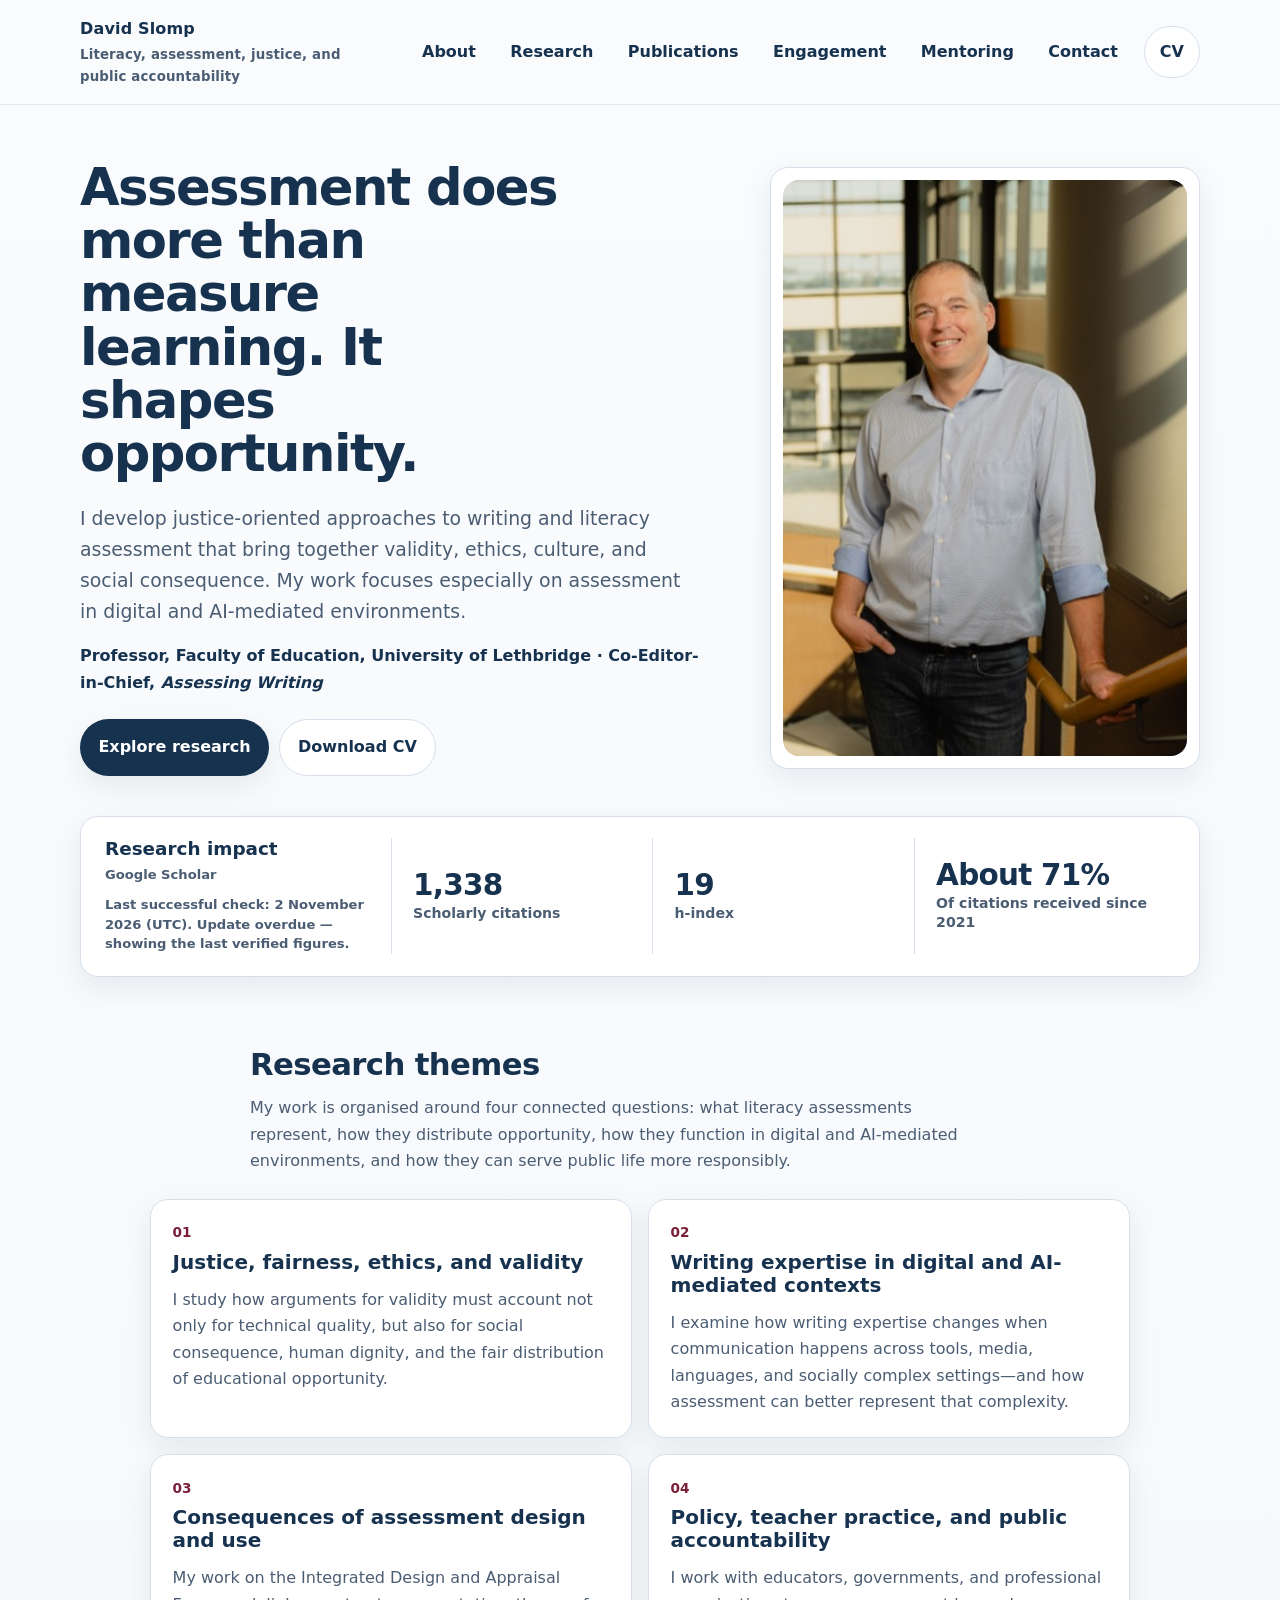
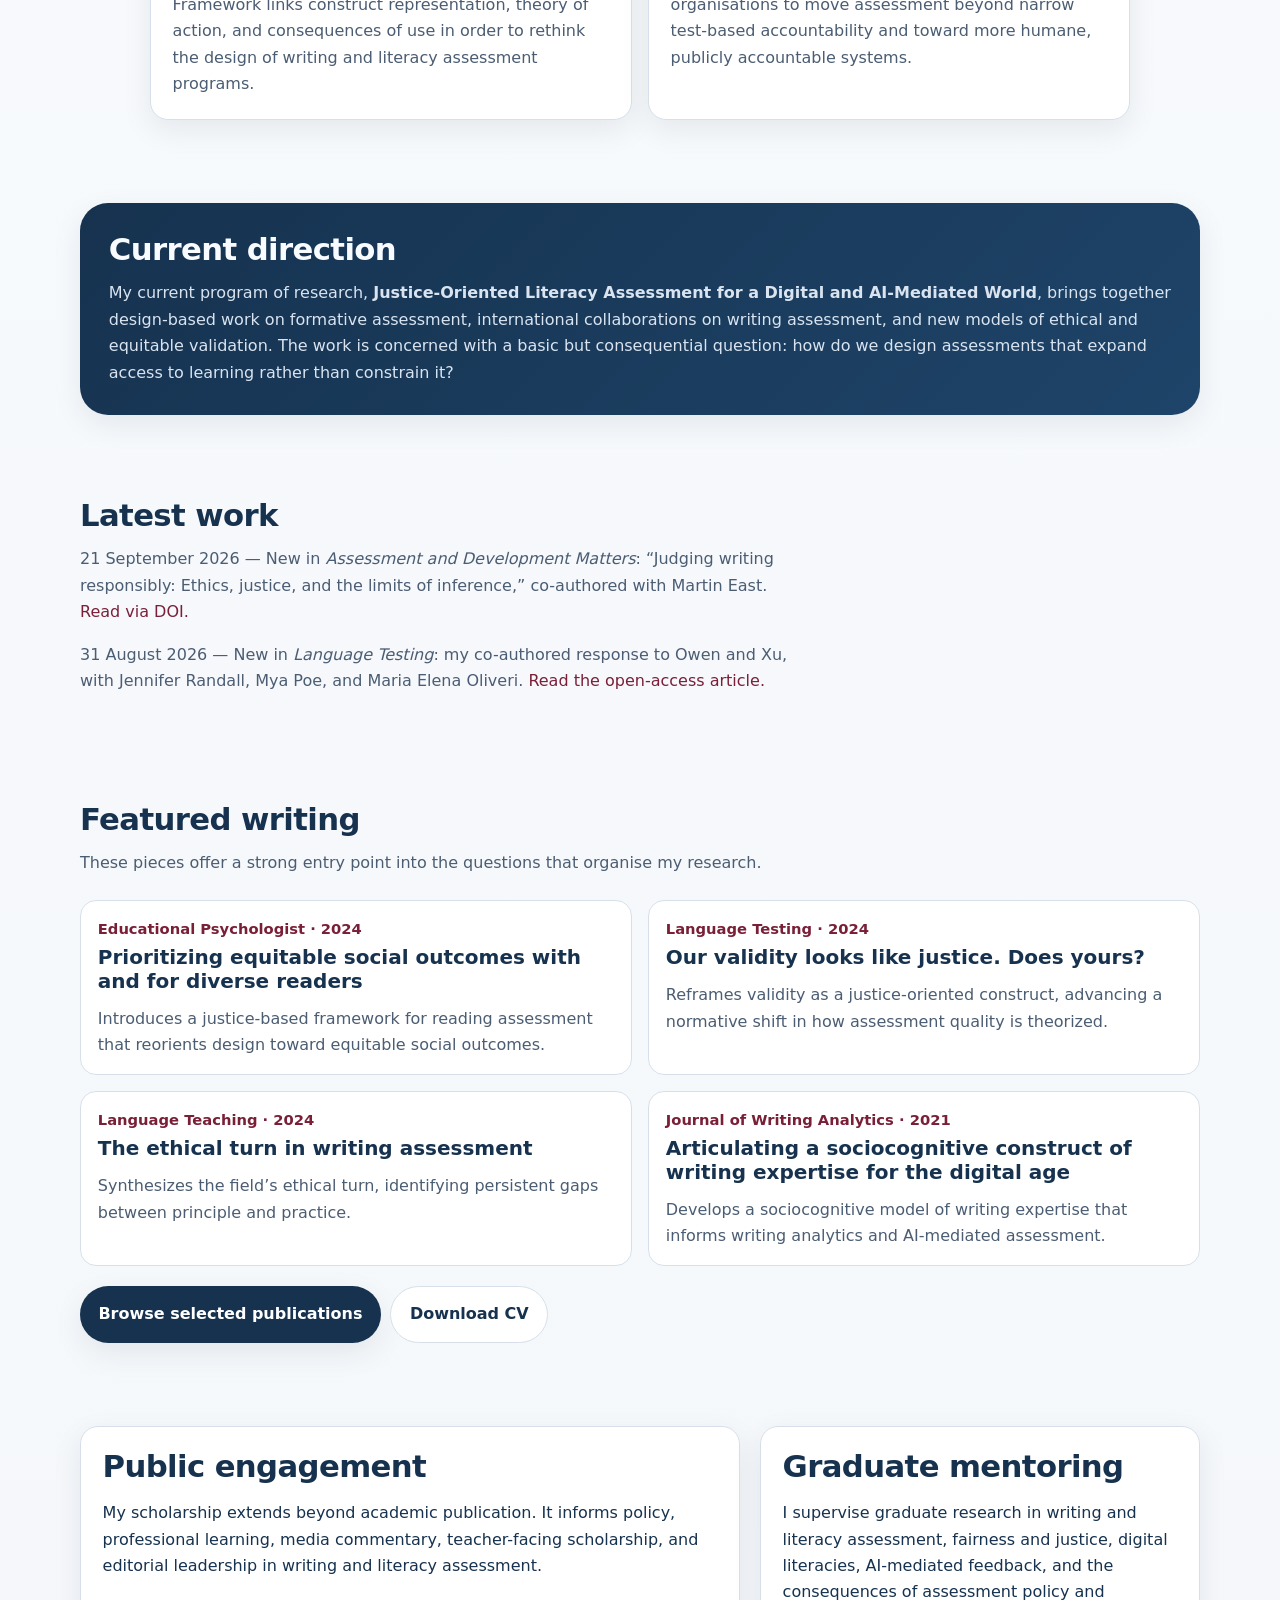
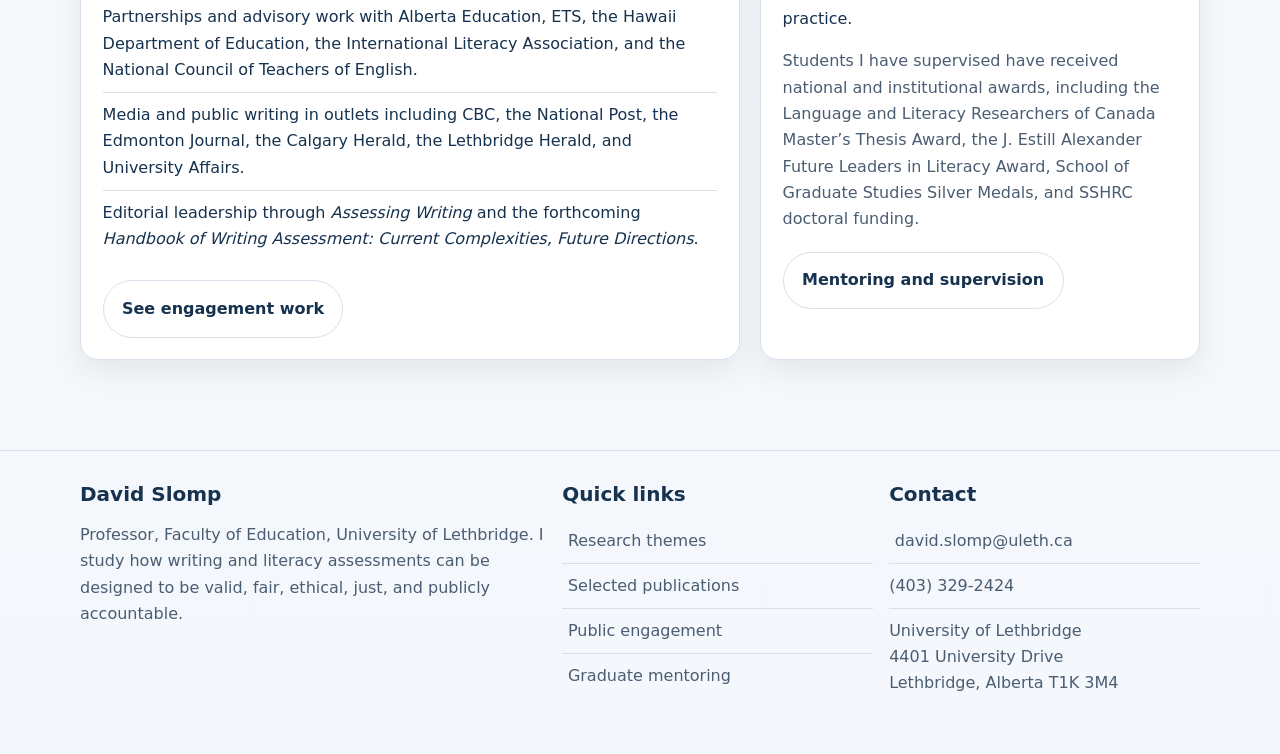
==== index.html @ de593114 "Refresh verified Google Scholar metrics" ====
<!DOCTYPE html>
<html lang="en">
<head>
  <meta charset="utf-8">
  <meta name="viewport" content="width=device-width, initial-scale=1">
  <title>David Slomp | Literacy, assessment, justice, and public accountability</title>
  <meta name="description" content="David Slomp develops justice-oriented approaches to writing and literacy assessment, with a focus on validity, social consequence, and AI-mediated contexts.">
  <link rel="icon" href="assets/favicon.svg" type="image/svg+xml">
  <link rel="stylesheet" href="css/styles.css?v=20261026-scholar">
  <!-- Google tag (gtag.js) -->
<script async src="https://www.googletagmanager.com/gtag/js?id=G-P6X5NRJZLX"></script>
<script>
  window.dataLayer = window.dataLayer || [];
  function gtag(){dataLayer.push(arguments);}
  gtag('js', new Date());

  gtag('config', 'G-P6X5NRJZLX');
</script>

</head>
<body data-page="home">
<a class="skip-link" href="#main">Skip to main content</a>

<header class="site-header">
  <div class="container header-inner">
    <a class="brand" href="index.html" aria-label="Home">
      <span>David Slomp</span>
      <small>Literacy, assessment, justice, and public accountability</small>
    </a>

    <button class="nav-toggle" aria-controls="site-nav" aria-expanded="false">Menu</button>

    <nav id="site-nav" class="site-nav" aria-label="Main navigation">
      <ul>
        <li><a href="about.html" data-page="about">About</a></li>
        <li><a href="research.html" data-page="research">Research</a></li>
        <li><a href="publications.html" data-page="publications">Publications</a></li>
        <li><a href="engagement.html" data-page="engagement">Engagement</a></li>
        <li><a href="mentoring.html" data-page="mentoring">Mentoring</a></li>
        <li><a href="contact.html" data-page="contact">Contact</a></li>
        <li class="nav-cta"><a class="btn secondary" href="downloads/David_Slomp_CV_2026.pdf">CV</a></li>
      </ul>
    </nav>
  </div>
</header>

<main id="main">

  <section class="hero">
    <div class="container">
      <div class="hero-main">
        <div class="hero-copy">
          <div class="hero-header">
            <h1>Assessment does more than measure learning. It shapes opportunity.</h1>
          </div>

          <p class="lead">
            I develop justice-oriented approaches to writing and literacy assessment that bring together validity, ethics, culture, and social consequence. My work focuses especially on assessment in digital and AI-mediated environments.
          </p>

          <p class="hero-role">
            Professor, Faculty of Education, University of Lethbridge <span aria-hidden="true">·</span> Co-Editor-in-Chief, <em>Assessing Writing</em>
          </p>

          <div class="hero-actions">
            <div class="hero-actions-main">
              <a class="btn" href="research.html">Explore research</a>
              <a class="btn secondary" href="downloads/David_Slomp_CV_2026.pdf">Download CV</a>
            </div>
          </div>
        </div>

        <div class="hero-portrait panel">
          <img
            src="assets/images/david-slomp-hero-1600.jpg"
            srcset="assets/images/david-slomp-hero-800.jpg 800w, assets/images/david-slomp-hero-1600.jpg 1600w"
            sizes="(max-width: 760px) calc(100vw - 3.5rem), 430px"
            alt="David Slomp, Turcotte Hall"
            class="feature-image"
            decoding="async"
            fetchpriority="high"
          >
        </div>
      </div>

    </div>
  </section>

  <!-- BEGIN SCHOLAR METRICS -->
  <section class="evidence-section" aria-labelledby="research-impact-title">
    <div class="container evidence-strip">
      <div class="evidence-intro">
        <h2 id="research-impact-title">Research impact</h2>
        <a href="https://scholar.google.com/citations?hl=en&amp;user=jtLduoQAAAAJ" target="_blank" rel="noopener noreferrer">Google Scholar</a>
        <p class="scholar-status" data-scholar-checked-at="2026-11-02T17:04:29Z">Last successful check: 2 November 2026 (UTC). Weekly schedule; figures may change.</p>
      </div>

      <dl class="evidence-grid">
        <div class="evidence-item">
          <dt>Scholarly citations</dt>
          <dd>1,338</dd>
        </div>
        <div class="evidence-item">
          <dt>h-index</dt>
          <dd>19</dd>
        </div>
        <div class="evidence-item">
          <dt>Of citations received since 2021</dt>
          <dd>About 71%</dd>
        </div>
      </dl>
    </div>
  </section>
  <!-- END SCHOLAR METRICS -->

  <section class="section home-themes-section" aria-labelledby="research-themes-title">
    <div class="container">
      <div class="section-header home-themes-header">
        <h2 id="research-themes-title">Research themes</h2>
        <p>My work is organised around four connected questions: what literacy assessments represent, how they distribute opportunity, how they function in digital and AI-mediated environments, and how they can serve public life more responsibly.</p>
      </div>

      <div class="grid grid-2 home-theme-grid">
        <article class="card">
          <span class="eyebrow">01</span>
          <h3>Justice, fairness, ethics, and validity</h3>
          <p>I study how arguments for validity must account not only for technical quality, but also for social consequence, human dignity, and the fair distribution of educational opportunity.</p>
        </article>

        <article class="card">
          <span class="eyebrow">02</span>
          <h3>Writing expertise in digital and AI-mediated contexts</h3>
          <p>I examine how writing expertise changes when communication happens across tools, media, languages, and socially complex settings—and how assessment can better represent that complexity.</p>
        </article>

        <article class="card">
          <span class="eyebrow">03</span>
          <h3>Consequences of assessment design and use</h3>
          <p>My work on the Integrated Design and Appraisal Framework links construct representation, theory of action, and consequences of use in order to rethink the design of writing and literacy assessment programs.</p>
        </article>

        <article class="card">
          <span class="eyebrow">04</span>
          <h3>Policy, teacher practice, and public accountability</h3>
          <p>I work with educators, governments, and professional organisations to move assessment beyond narrow test-based accountability and toward more humane, publicly accountable systems.</p>
        </article>
      </div>
    </div>
  </section>

  <section class="section">
    <div class="container feature-band">
      <h2>Current direction</h2>
      <p>My current program of research, <strong>Justice-Oriented Literacy Assessment for a Digital and AI-Mediated World</strong>, brings together design-based work on formative assessment, international collaborations on writing assessment, and new models of ethical and equitable validation. The work is concerned with a basic but consequential question: how do we design assessments that expand access to learning rather than constrain it?</p>
    </div>
  </section>

  <section class="section">
    <div class="container">
      <div class="section-header">
        <h2 id="latest-work-title">Latest work</h2>
        <p><time datetime="2026-09-21">21 September 2026</time> — New in <em>Assessment and Development Matters</em>: “Judging writing responsibly: Ethics, justice, and the limits of inference,” co-authored with Martin East. <a href="https://doi.org/10.53841/bpsadm.2026.18.3.48" target="_blank" rel="noopener noreferrer">Read via DOI.</a></p>
        <p><time datetime="2026-08-31">31 August 2026</time> — New in <em>Language Testing</em>: my co-authored response to Owen and Xu, with Jennifer Randall, Mya Poe, and Maria Elena Oliveri. <a href="https://doi.org/10.1177/02655322261468288" target="_blank" rel="noopener noreferrer">Read the open-access article.</a></p>
      </div>
    </div>
  </section>

  <section class="section">
    <div class="container">
      <div class="section-header">
        <h2>Featured writing</h2>
        <p>These pieces offer a strong entry point into the questions that organise my research.</p>
      </div>

      <div class="grid grid-2">
        <article class="publication">
          <div class="pub-meta">Educational Psychologist · 2024</div>
          <h3>Prioritizing equitable social outcomes with and for diverse readers</h3>
          <p>Introduces a justice-based framework for reading assessment that reorients design toward equitable social outcomes.</p>
        </article>

        <article class="publication">
          <div class="pub-meta">Language Testing · 2024</div>
          <h3>Our validity looks like justice. Does yours?</h3>
          <p>Reframes validity as a justice-oriented construct, advancing a normative shift in how assessment quality is theorized.</p>
        </article>

        <article class="publication">
          <div class="pub-meta">Language Teaching · 2024</div>
          <h3>The ethical turn in writing assessment</h3>
          <p>Synthesizes the field’s ethical turn, identifying persistent gaps between principle and practice.</p>
        </article>

        <article class="publication">
          <div class="pub-meta">Journal of Writing Analytics · 2021</div>
          <h3>Articulating a sociocognitive construct of writing expertise for the digital age</h3>
          <p>Develops a sociocognitive model of writing expertise that informs writing analytics and AI-mediated assessment.</p>
        </article>
      </div>

      <div class="cta-row">
        <a class="btn" href="publications.html">Browse selected publications</a>
        <a class="btn secondary" href="downloads/David_Slomp_CV_2026.pdf">Download CV</a>
      </div>
    </div>
  </section>

  <section class="section">
    <div class="container columns">
      <div class="panel">
        <h2>Public engagement</h2>
        <p>My scholarship extends beyond academic publication. It informs policy, professional learning, media commentary, teacher-facing scholarship, and editorial leadership in writing and literacy assessment.</p>
        <ul class="list-clean">
          <li>Partnerships and advisory work with Alberta Education, ETS, the Hawaii Department of Education, the International Literacy Association, and the National Council of Teachers of English.</li>
          <li>Media and public writing in outlets including CBC, the National Post, the Edmonton Journal, the Calgary Herald, the Lethbridge Herald, and University Affairs.</li>
          <li>Editorial leadership through <em>Assessing Writing</em> and the forthcoming <em>Handbook of Writing Assessment: Current Complexities, Future Directions</em>.</li>
        </ul>
        <div class="cta-row">
          <a class="btn secondary" href="engagement.html">See engagement work</a>
        </div>
      </div>

      <div class="panel">
        <h2>Graduate mentoring</h2>
        <p>I supervise graduate research in writing and literacy assessment, fairness and justice, digital literacies, AI-mediated feedback, and the consequences of assessment policy and practice.</p>
        <p class="subtle">Students I have supervised have received national and institutional awards, including the Language and Literacy Researchers of Canada Master’s Thesis Award, the J. Estill Alexander Future Leaders in Literacy Award, School of Graduate Studies Silver Medals, and SSHRC doctoral funding.</p>
        <div class="cta-row">
          <a class="btn secondary" href="mentoring.html">Mentoring and supervision</a>
        </div>
      </div>
    </div>
  </section>

</main>

<footer class="site-footer">
  <div class="container footer-grid">
    <div>
      <h3>David Slomp</h3>
      <p>Professor, Faculty of Education, University of Lethbridge. I study how writing and literacy assessments can be designed to be valid, fair, ethical, just, and publicly accountable.</p>
    </div>

    <div>
      <h3>Quick links</h3>
      <ul class="list-clean">
        <li><a href="research.html">Research themes</a></li>
        <li><a href="publications.html">Selected publications</a></li>
        <li><a href="engagement.html">Public engagement</a></li>
        <li><a href="mentoring.html">Graduate mentoring</a></li>
      </ul>
    </div>

    <div>
      <h3>Contact</h3>
      <ul class="list-clean">
        <li><a href="mailto:david.slomp@uleth.ca">david.slomp@uleth.ca</a></li>
        <li>(403) 329-2424</li>
        <li>University of Lethbridge<br>4401 University Drive<br>Lethbridge, Alberta T1K 3M4</li>
      </ul>
    </div>
  </div>
</footer>

<script src="js/site.js"></script>
<script src="js/scholar-status.js?v=20261026" defer></script>
</body>
</html>
---- css/styles.css ----
:root{
  --bg:#f6f8fb;
  --surface:#ffffff;
  --surface-alt:#eef3f9;
  --text:#16324f;
  --muted:#4b5d73;
  --line:#d7e0ea;
  --accent:#7a1f38;
  --accent-soft:#f5e8ee;
  --shadow:0 10px 30px rgba(16,35,56,.08);
  --radius:18px;
  --max:1120px;
}

*{box-sizing:border-box}

html{scroll-behavior:smooth}

body{
  margin:0;
  font-family:ui-sans-serif, system-ui, -apple-system, BlinkMacSystemFont, "Segoe UI", sans-serif;
  color:var(--text);
  background:linear-gradient(180deg,#f9fbfd 0%, #f4f7fb 100%);
  line-height:1.65;
}

img{max-width:100%;display:block}

a{color:var(--accent);text-decoration:none}
a:hover{text-decoration:underline}

.skip-link{
  position:absolute;
  left:-9999px;
  top:auto;
  width:1px;
  height:1px;
  overflow:hidden;
}

.skip-link:focus{
  left:1rem;
  top:1rem;
  width:auto;
  height:auto;
  padding:.75rem 1rem;
  background:#fff;
  border:2px solid var(--accent);
  z-index:10000;
}

.container{
  width:min(var(--max), calc(100% - 2rem));
  margin:0 auto;
}

.site-header{
  position:sticky;
  top:0;
  z-index:1000;
  backdrop-filter:blur(12px);
  background:rgba(249,251,253,.92);
  border-bottom:1px solid rgba(215,224,234,.7);
}

.header-inner{
  display:flex;
  align-items:center;
  justify-content:space-between;
  gap:1rem;
  padding:1rem 0;
}

.brand{
  display:flex;
  flex-direction:column;
  gap:.1rem;
  color:var(--text);
  font-weight:700;
  letter-spacing:.01em;
}

.brand small{
  color:var(--muted);
  font-weight:600;
}

.nav-toggle{
  display:none;
  background:#fff;
  border:1px solid var(--line);
  border-radius:10px;
  padding:.65rem .85rem;
  color:var(--text);
  font-weight:700;
}

.site-nav ul{
  display:flex;
  align-items:center;
  gap:.25rem;
  list-style:none;
  padding:0;
  margin:0;
}

.site-nav a{
  display:inline-flex;
  align-items:center;
  padding:.75rem .95rem;
  border-radius:999px;
  color:var(--text);
  font-weight:600;
}

.site-nav a:hover,
.site-nav a.active{
  background:#fff;
  box-shadow:var(--shadow);
  text-decoration:none;
}

.nav-cta{margin-left:.4rem}

.btn,
button.btn{
  display:inline-flex;
  align-items:center;
  justify-content:center;
  gap:.5rem;
  background:var(--text);
  color:#fff;
  border:0;
  border-radius:999px;
  padding:.9rem 1.15rem;
  font-weight:700;
  box-shadow:var(--shadow);
  cursor:pointer;
  text-decoration:none;
}

.btn:hover{
  text-decoration:none;
  opacity:.95;
}

.btn.secondary{
  background:#fff;
  color:var(--text);
  border:1px solid var(--line);
  box-shadow:none;
}

.btn.tertiary{
  background:var(--accent-soft);
  color:var(--accent);
  box-shadow:none;
}

.kicker{
  display:inline-block;
  padding:.35rem .75rem;
  border-radius:999px;
  background:var(--accent-soft);
  color:var(--accent);
  font-size:.85rem;
  font-weight:700;
  letter-spacing:.02em;
  margin-bottom:1rem;
}

h1,h2,h3,h4{
  line-height:1.16;
  margin:0 0 .8rem;
}

h1{
  font-size:clamp(2.2rem,4vw,4.3rem);
  letter-spacing:-.03em;
}

h2{
  font-size:clamp(1.7rem,2.4vw,2.7rem);
  letter-spacing:-.02em;
}

h3{font-size:1.25rem}

.lead{
  font-size:1.15rem;
  color:var(--muted);
  max-width:65ch;
}

.subtle{color:var(--muted)}

.section{
  width:100%;
  clear:both;
  padding:2.6rem 0;
}

.section-header{
  margin-bottom:1.5rem;
}

.section-header p{
  max-width:70ch;
  color:var(--muted);
  margin-top:.25rem;
}

.grid{
  display:grid;
  gap:1rem;
}

.grid-2{grid-template-columns:repeat(2,1fr)}
.grid-3{grid-template-columns:repeat(3,1fr)}
.grid-4{grid-template-columns:repeat(4,1fr)}

.card{
  background:var(--surface);
  border:1px solid var(--line);
  border-radius:var(--radius);
  padding:1.25rem;
  box-shadow:var(--shadow);
}

.card p{
  margin:.55rem 0 0;
  color:var(--muted);
}

.card ul{
  margin:.6rem 0 0 1.1rem;
}

.card li{
  margin:.3rem 0;
}

.card .eyebrow{
  display:block;
  color:var(--accent);
  font-weight:700;
  font-size:.85rem;
  margin-bottom:.45rem;
}

.card h4{
  margin:.35rem 0 .75rem;
  font-size:1.15rem;
  line-height:1.2;
}

.card p + p{
  margin-top:.75rem;
}

.card-meta{
  margin-top:.85rem;
  font-size:.9rem;
  color:#6b7280;
}

.card-meta a{
  color:inherit;
  text-decoration:underline;
}

.topic-links{
  display:flex;
  gap:.6rem;
  flex-wrap:wrap;
  margin-top:.9rem;
}

.pill{
  display:inline-flex;
  align-items:center;
  padding:.4rem .7rem;
  background:var(--surface-alt);
  border:1px solid var(--line);
  border-radius:999px;
  color:var(--text);
  font-weight:600;
  font-size:.9rem;
}

.panel{
  background:var(--surface);
  border:1px solid var(--line);
  border-radius:var(--radius);
  padding:1.35rem;
  box-shadow:var(--shadow);
}

.panel h3{margin-bottom:.6rem}

.stats{
  display:grid;
  grid-template-columns:repeat(2,1fr);
  gap:.75rem;
}

.stat{
  background:var(--surface);
  border:1px solid var(--line);
  border-radius:16px;
  padding:1rem;
}

.stat strong{
  display:block;
  font-size:1.4rem;
  line-height:1.1;
  margin-bottom:.3rem;
}

.stat span{
  display:block;
  color:var(--muted);
  font-weight:600;
  font-size:.95rem;
}

.feature-band{
  background:linear-gradient(135deg,#16324f 0%, #1e4469 100%);
  color:#f8fbff;
  border-radius:28px;
  padding:1.8rem;
  box-shadow:var(--shadow);
}

.feature-band p{
  color:#d9e4f0;
  margin:.6rem 0 0;
}

.feature-band a{color:#fff}

.publication{
  background:var(--surface);
  border:1px solid var(--line);
  border-radius:16px;
  padding:1rem 1.05rem;
}

.publication p{
  margin:.45rem 0 0;
  color:var(--muted);
}

.pub-meta{
  color:var(--accent);
  font-weight:700;
  font-size:.92rem;
  margin-bottom:.3rem;
}

.list-clean{
  list-style:none;
  padding:0;
  margin:0;
}

.list-clean li{
  padding:.55rem 0;
  border-top:1px solid var(--line);
}

.list-clean li:first-child{border-top:0}

.list-clean li a{
  margin-left:.35rem;
  white-space:nowrap;
}

.timeline{
  display:grid;
  gap:1rem;
}

.timeline-item{
  display:grid;
  grid-template-columns:150px 1fr;
  gap:1rem;
  padding:1rem 0;
  border-top:1px solid var(--line);
}

.timeline-item:first-child{
  border-top:0;
  padding-top:0;
}

.timeline-item .year{
  font-weight:700;
  color:var(--accent);
}

.callout{
  border-left:4px solid var(--accent);
  background:var(--accent-soft);
  padding:1rem 1rem 1rem 1.15rem;
  border-radius:0 16px 16px 0;
  color:var(--text);
}

.muted-box{
  background:var(--surface-alt);
  border:1px solid var(--line);
  border-radius:16px;
  padding:1rem;
}

.columns{
  display:grid;
  grid-template-columns:1.2fr .8fr;
  gap:1.25rem;
}

.site-footer{
  margin-top:3rem;
  padding:2rem 0 3rem;
  border-top:1px solid var(--line);
}

.footer-grid{
  display:grid;
  grid-template-columns:1.2fr .8fr .8fr;
  gap:1rem;
}

.site-footer p,
.site-footer li,
.site-footer a{
  color:var(--muted);
}

small.note{
  display:block;
  margin-top:1rem;
  color:var(--muted);
}

.page-hero{
  padding:4rem 0 1.25rem;
}

.page-hero .lead{
  max-width:75ch;
}

.cta-row{
  display:flex;
  gap:.6rem;
  flex-wrap:wrap;
  margin-top:1.2rem;
}

.cta-row .btn{
  white-space:nowrap;
}

table.simple{
  width:100%;
  border-collapse:collapse;
  margin-top:.75rem;
  background:var(--surface);
  border:1px solid var(--line);
  border-radius:16px;
  overflow:hidden;
}

table.simple th,
table.simple td{
  padding:1rem;
  border-bottom:1px solid var(--line);
  text-align:left;
  vertical-align:top;
}

table.simple tr:last-child td{border-bottom:0}

table.simple th{
  background:var(--surface-alt);
  font-size:.95rem;
}

hr.soft{
  border:0;
  border-top:1px solid var(--line);
  margin:2rem 0;
}

.subsection-block + .subsection-block{
  margin-top:2rem;
}

.subsection-heading{
  margin-bottom:1rem;
  font-size:1rem;
  letter-spacing:.02em;
}

.start-here-grid{
  display:grid;
  grid-template-columns:1.3fr 1fr;
  gap:2rem;
  align-items:start;
}

.start-here-grid .card-grid{
  display:grid;
  gap:1rem;
}

/* ===== HERO ===== */

.hero{
  padding:3.5rem 0 2.5rem;
}

.hero-header{
  margin-bottom:1.4rem;
}

.hero-header h1{
  margin-bottom:0;
  line-height:1.04;
  max-width:14ch;
}

.hero-main{
  display:grid;
  grid-template-columns:minmax(0, 1.35fr) minmax(320px, 430px);
  gap:3rem;
  align-items:center;
}

.hero-copy{
  max-width:720px;
}

.hero-copy p{
  margin:1rem 0 0;
}

.hero-copy .lead{
  max-width:51ch;
  font-size:1.18rem;
  margin:0;
}

.hero-role{
  max-width:58ch;
  color:var(--text);
  font-weight:650;
}

.hero-actions{
  display:flex;
  flex-direction:column;
  gap:.6rem;
  margin-top:1.4rem;
}

.hero-actions-main,
.hero-actions-secondary{
  display:flex;
  gap:.6rem;
  flex-wrap:wrap;
}

.hero-actions .btn{
  white-space:nowrap;
}

.hero-portrait{
  padding:.75rem;
  width:100%;
  justify-self:end;
}

.feature-image{
  width:100%;
  height:clamp(480px, 45vw, 640px);
  aspect-ratio:2 / 3;
  object-fit:cover;
  object-position:90% center;
  border-radius:16px;
  display:block;
}

.hero-grid{
  display:grid;
  grid-template-columns:minmax(0, 0.95fr) minmax(320px, 0.85fr);
  gap:1.75rem;
  align-items:start;
}

.about-intro-grid,
.mentoring-intro-grid{
  display:grid;
  grid-template-columns:1.05fr 0.95fr;
  gap:2rem;
  align-items:center;
}

.image-feature{
  margin:2rem 0 3rem;
}

.image-feature-inner{
  position:relative;
  border-radius:20px;
  overflow:hidden;
  box-shadow:var(--shadow);
}

.image-feature-inner img{
  width:100%;
  height:420px;
  object-fit:cover;
  display:block;
}

.image-caption{
  position:absolute;
  bottom:1rem;
  left:1rem;
  background:rgba(22, 50, 79, 0.85);
  color:#fff;
  padding:.5rem .8rem;
  border-radius:10px;
  font-size:.9rem;
}

.image-caption p{
  margin:0;
  color:#fff;
}

.home-theme-grid{
  display:grid;
  grid-template-columns:repeat(2, minmax(0, 1fr));
  gap:1rem;
  max-width:980px;
  margin:0 auto;
}

.home-themes-section{
  padding-top:2.2rem;
}

.home-themes-header{
  max-width:780px;
  margin:0 auto 1.5rem;
}

/* ===== HOMEPAGE EVIDENCE ===== */

.evidence-section{
  padding:0 0 2.2rem;
}

.evidence-strip{
  display:grid;
  grid-template-columns:minmax(170px, .75fr) minmax(0, 2.25fr);
  gap:1.5rem;
  align-items:stretch;
  padding:1.35rem 1.5rem;
  background:var(--surface);
  border:1px solid var(--line);
  border-radius:var(--radius);
  box-shadow:var(--shadow);
}

.evidence-intro{
  display:flex;
  flex-direction:column;
  justify-content:center;
}

.evidence-intro h2{
  margin:0 0 .25rem;
  font-size:1.15rem;
  letter-spacing:0;
}

.evidence-intro a{
  color:var(--muted);
  font-size:.82rem;
  font-weight:600;
}

.evidence-grid{
  display:grid;
  grid-template-columns:repeat(3, minmax(0, 1fr));
  gap:0;
  margin:0;
}

.evidence-item{
  display:flex;
  flex-direction:column;
  justify-content:center;
  padding:.25rem 1.35rem;
  border-left:1px solid var(--line);
}

.evidence-item dt{
  order:2;
  color:var(--muted);
  font-size:.88rem;
  font-weight:600;
  line-height:1.35;
}

.evidence-item dd{
  order:1;
  margin:0 0 .2rem;
  color:var(--text);
  font-size:clamp(1.55rem, 2.3vw, 2.15rem);
  font-weight:800;
  letter-spacing:-.025em;
  line-height:1.05;
}

.home-theme-grid .card{
  padding:1.35rem 1.35rem;
}

.about-image-panel{
  display:flex;
  flex-direction:column;
  gap:1rem;
  padding:1rem;
}

.about-image{
  width:100%;
  aspect-ratio:4 / 4.8;
  object-fit:cover;
  border-radius:16px;
}

.about-image-actions{
  display:flex;
  gap:.6rem;
  flex-wrap:wrap;
}

.mentoring-columns,
.mentoring-outcomes-columns{
  align-items:center;
}

.mentoring-image-panel,
.mentoring-outcomes-image-panel{
  padding:1rem;
  display:flex;
  align-items:center;
}

.mentoring-image,
.mentoring-outcomes-image{
  width:100%;
  aspect-ratio:4 / 3;
  object-fit:cover;
  border-radius:16px;
}

.mentoring-list li{
  padding:.9rem 0;
}

/* ===== FEATURED CARD ===== */

.card-feature{
  background:#173a63;
  color:#ffffff;
  border-color:#173a63;
}

.card-feature h3,
.card-feature p,
.card-feature .eyebrow{
  color:#ffffff;
}

/* ===== RESEARCH FRAMEWORK SECTION ===== */

.framework-group + .framework-group{
  margin-top:2.25rem;
}

.framework-label{
  margin:0 0 1rem;
  font-size:.82rem;
  font-weight:700;
  letter-spacing:.08em;
  text-transform:uppercase;
  color:var(--accent);
}

.framework-card,
.framework-feature{
  position:relative;
}

.framework-card-mid{
  background:#f7f8fa;
}

.card-icon{
  display:inline-flex;
  align-items:center;
  justify-content:center;
  width:2.5rem;
  height:2.5rem;
  margin-bottom:.85rem;
  border-radius:999px;
  font-size:1rem;
  line-height:1;
  color:var(--text);
  background:#eef2f6;
  border:1px solid var(--line);
}

.feature-icon{
  color:#ffffff;
  background:rgba(255, 255, 255, 0.14);
  border:1px solid rgba(255, 255, 255, 0.18);
}

.framework-card .eyebrow,
.framework-feature .eyebrow{
  display:block;
  margin-bottom:.7rem;
}

.framework-card h3,
.framework-feature h3{
  margin-bottom:.75rem;
  line-height:1.15;
}

.framework-card p,
.framework-feature p{
  margin:0;
}

.framework-feature{
  max-width:100%;
  padding:1.75rem;
  border-radius:22px;
}

.framework-group:last-child{
  margin-top:2.5rem;
}

.framework-group:last-child .framework-feature{
  max-width:760px;
}

.framework-card:hover,
.framework-feature:hover{
  transform:translateY(-2px);
  transition:transform .18s ease;
}
.framework-card-lead {
  background: linear-gradient(135deg, #173a63 0%, #1e4469 100%);
  color: #ffffff;
  border-color: #173a63;
}

.framework-card-lead h3,
.framework-card-lead p,
.framework-card-lead .eyebrow {
  color: #ffffff;
}

.framework-card-lead .card-icon {
  background: rgba(255,255,255,0.14);
  color: #ffffff;
  border: 1px solid rgba(255,255,255,0.18);
}

.framework-group:first-of-type .framework-card-lead {
  grid-column: span 2;
}

/* ===== RESPONSIVE ===== */

@media (max-width: 980px){
  .hero-grid,
  .columns,
  .footer-grid,
  .grid-4,
  .grid-3{
    grid-template-columns:1fr 1fr;
  }

  .grid-2{
    grid-template-columns:1fr;
  }

  .hero-main{
    grid-template-columns:1fr;
    gap:1.5rem;
  }

  .hero-copy .lead{
    max-width:none;
  }

  .hero-portrait{
    max-width:420px;
    justify-self:start;
  }

  .feature-image{
    height:auto;
    aspect-ratio:3 / 2;
    object-position:center;
  }

  .evidence-strip{
    grid-template-columns:1fr;
    gap:1rem;
  }

  .evidence-intro{
    flex-direction:row;
    align-items:baseline;
    justify-content:space-between;
    gap:1rem;
  }

  .evidence-item:first-child{
    border-left:0;
  }

  .mentoring-columns,
  .mentoring-outcomes-columns{
    grid-template-columns:1fr;
  }
}

@media (max-width: 900px){
  .start-here-grid{
    grid-template-columns:1fr;
  }

  .list-clean a{
    margin-left:.5rem;
    font-size:.9rem;
  }

  .framework-group + .framework-group{
    margin-top:1.75rem;
  }

  .framework-feature{
    max-width:100%;
    padding:1.4rem;
  }
}

@media (max-width: 760px){
  .hero{
    padding:2.25rem 0 2rem;
  }

  .hero-grid,
  .hero-main,
  .columns,
  .footer-grid,
  .grid-4,
  .grid-3,
  .stats{
    grid-template-columns:1fr;
  }

  .nav-toggle{
    display:inline-flex;
  }

  .site-nav{
    position:absolute;
    left:1rem;
    right:1rem;
    top:calc(100% + .5rem);
    background:#fff;
    border:1px solid var(--line);
    border-radius:18px;
    box-shadow:var(--shadow);
    padding:.5rem;
    display:none;
  }

  .site-nav.open{
    display:block;
  }

  .site-nav ul{
    flex-direction:column;
    align-items:stretch;
  }

  .site-nav a,
  .nav-cta{
    width:100%;
    justify-content:center;
  }

  .hero-copy .lead{
    font-size:1.05rem;
  }

  .hero-portrait{
    max-width:100%;
  }

  .evidence-section{
    padding-bottom:1.5rem;
  }

  .evidence-strip{
    padding:1.15rem;
  }

  .evidence-intro{
    display:block;
  }

  .evidence-grid{
    grid-template-columns:1fr;
  }

  .evidence-item,
  .evidence-item:first-child{
    padding:.85rem 0;
    border-left:0;
    border-top:1px solid var(--line);
  }

  .timeline-item{
    grid-template-columns:1fr;
  }

  .framework-label{
    margin-bottom:.8rem;
  }

  .card-icon{
    width:2.25rem;
    height:2.25rem;
    margin-bottom:.7rem;
  }
}


/* A dated snapshot remains useful even when the weekly provider is unavailable. */
.scholar-status{
  margin:.6rem 0 0;
  max-width:38ch;
  color:var(--muted);
  font-size:.82rem;
  line-height:1.5;
}
.scholar-status[data-refresh-state="overdue"]{
  font-weight:600;
}
@media (min-width: 761px) and (max-width: 980px){
  .evidence-intro{flex-wrap:wrap;}
  .evidence-intro .scholar-status{flex-basis:100%;max-width:none;margin-top:0;}
}
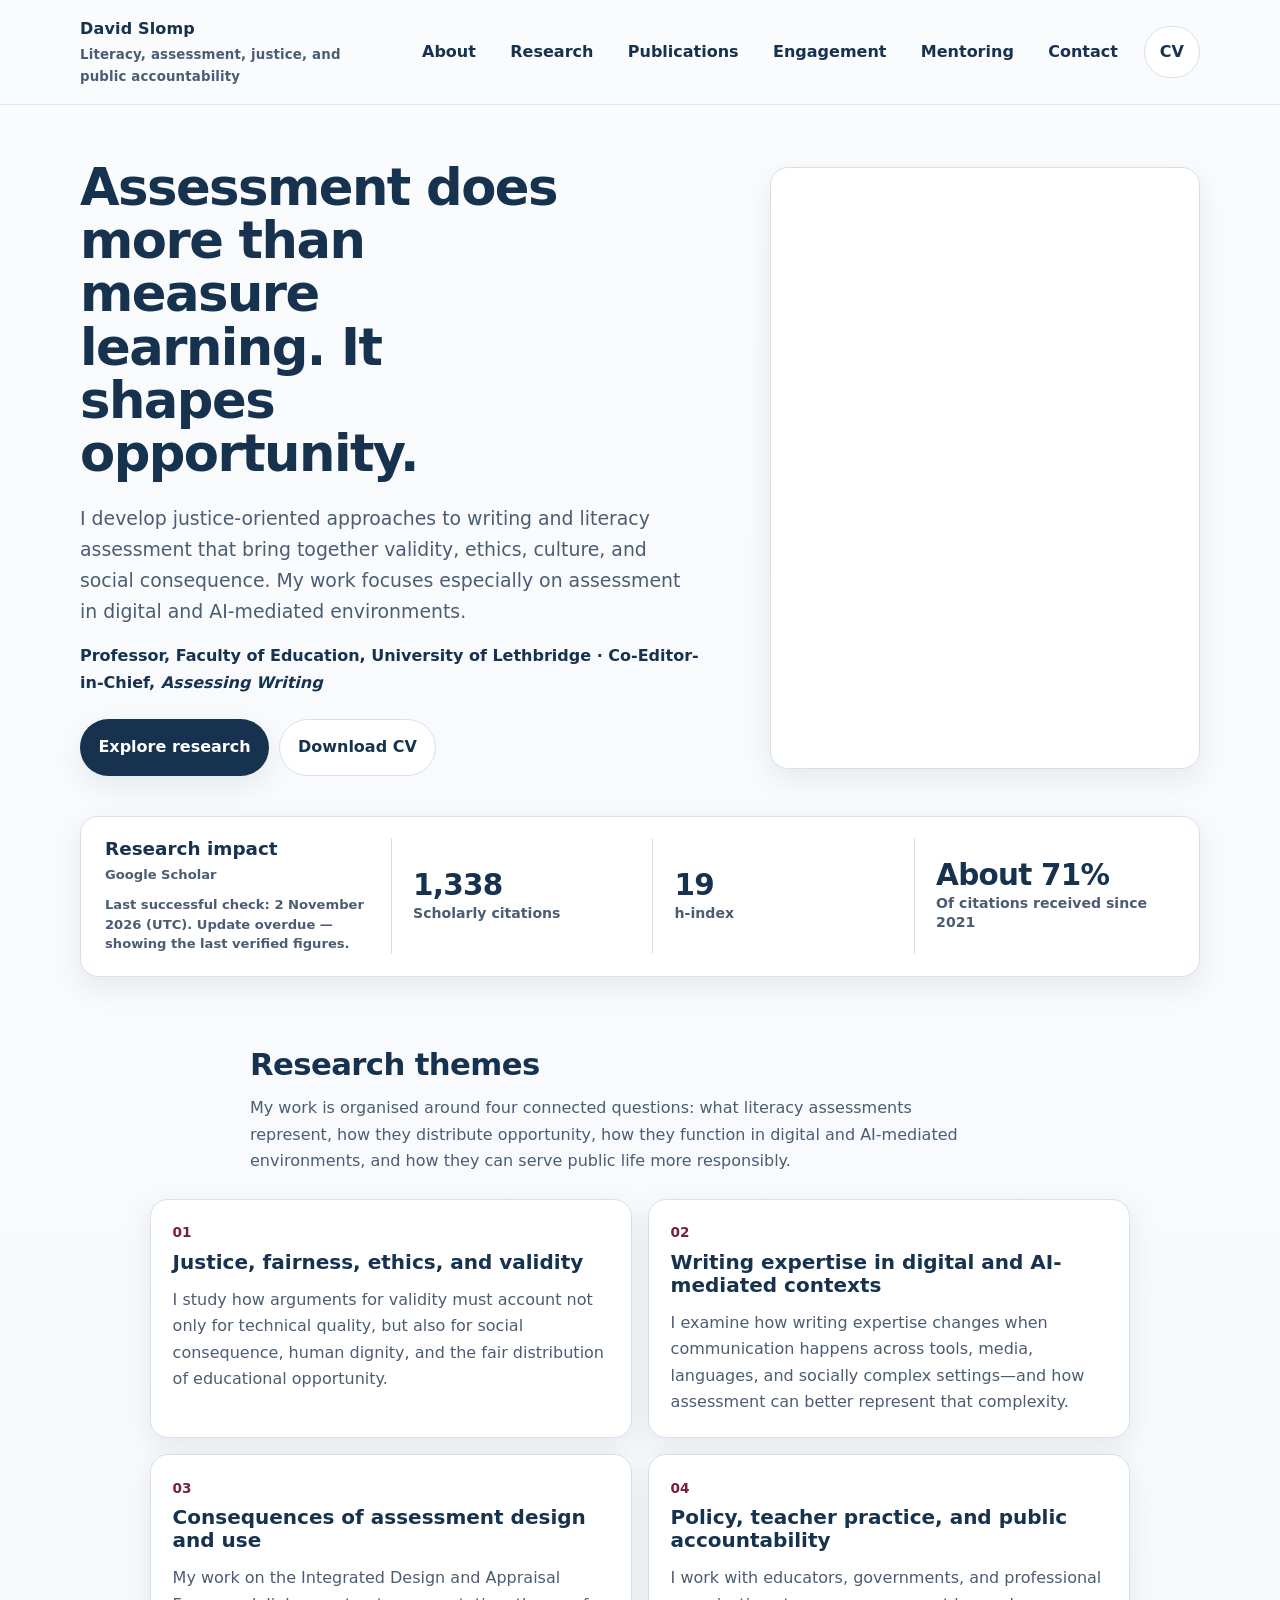
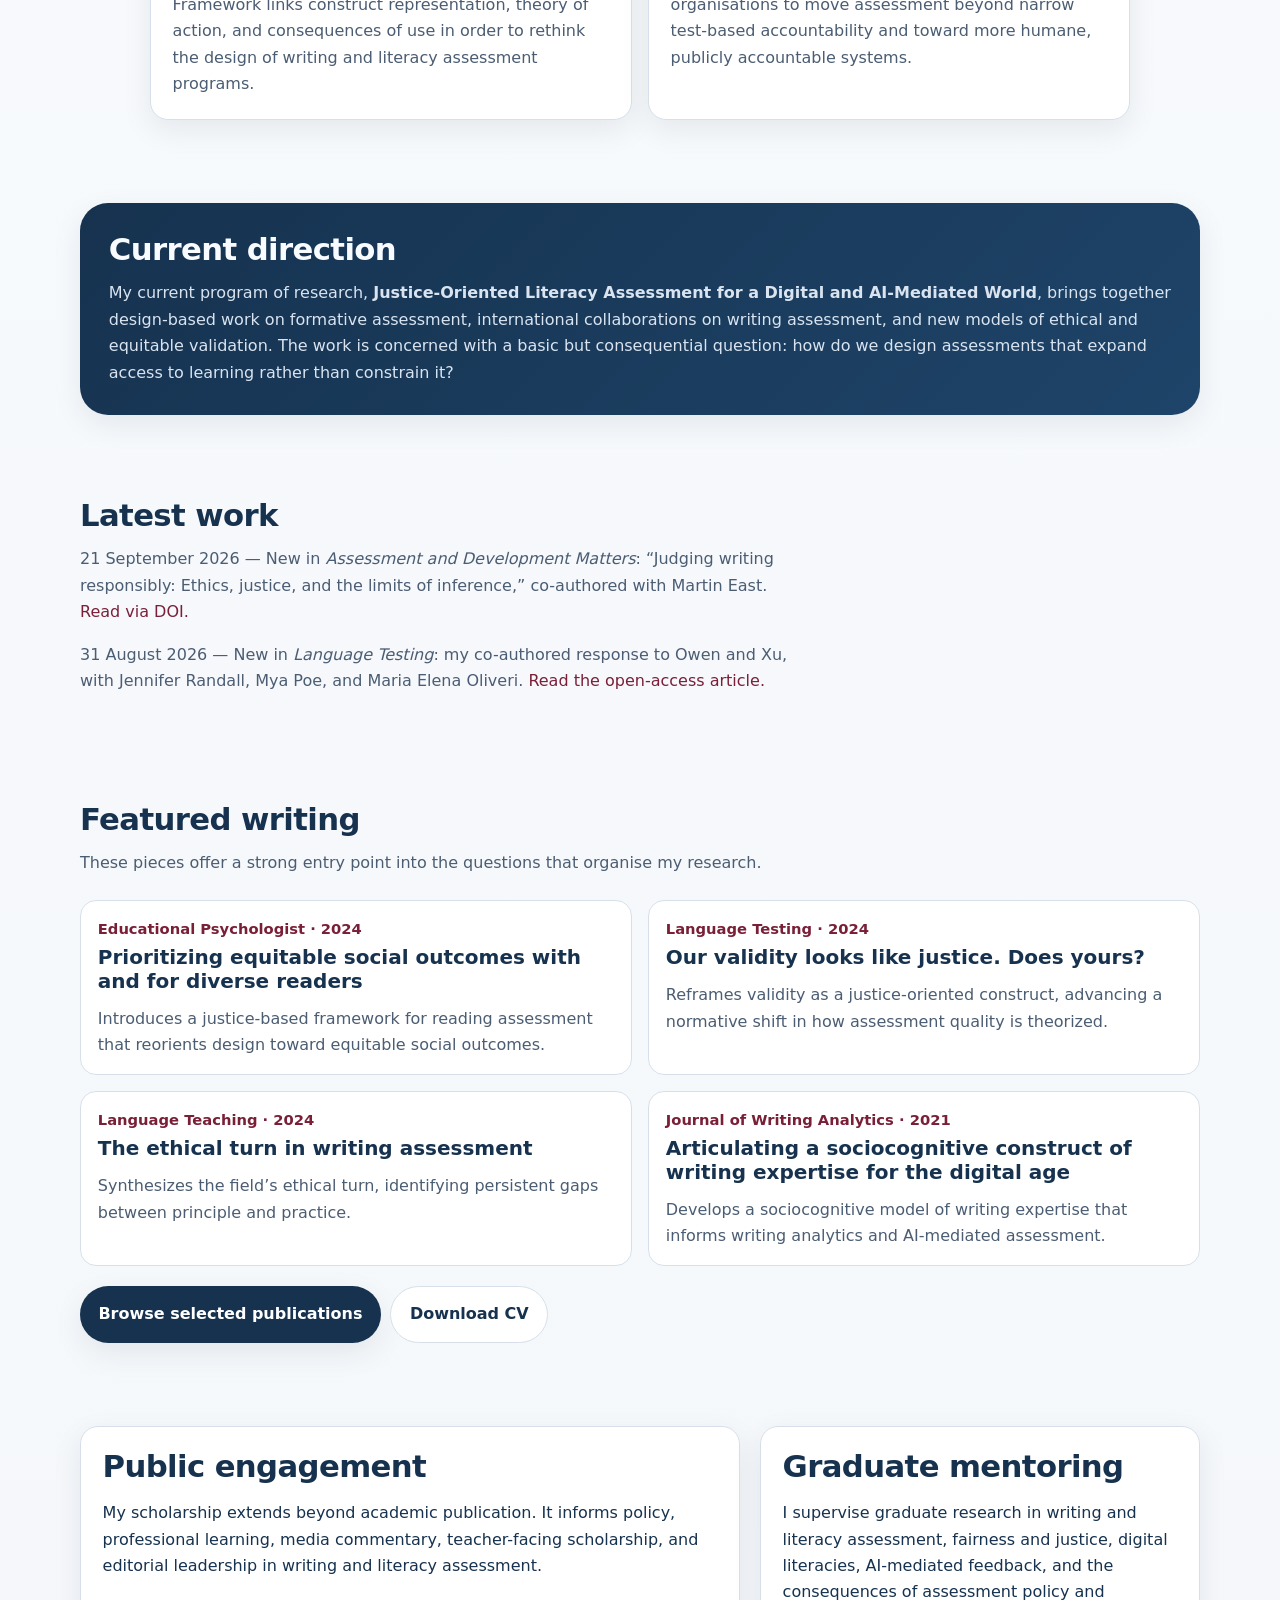
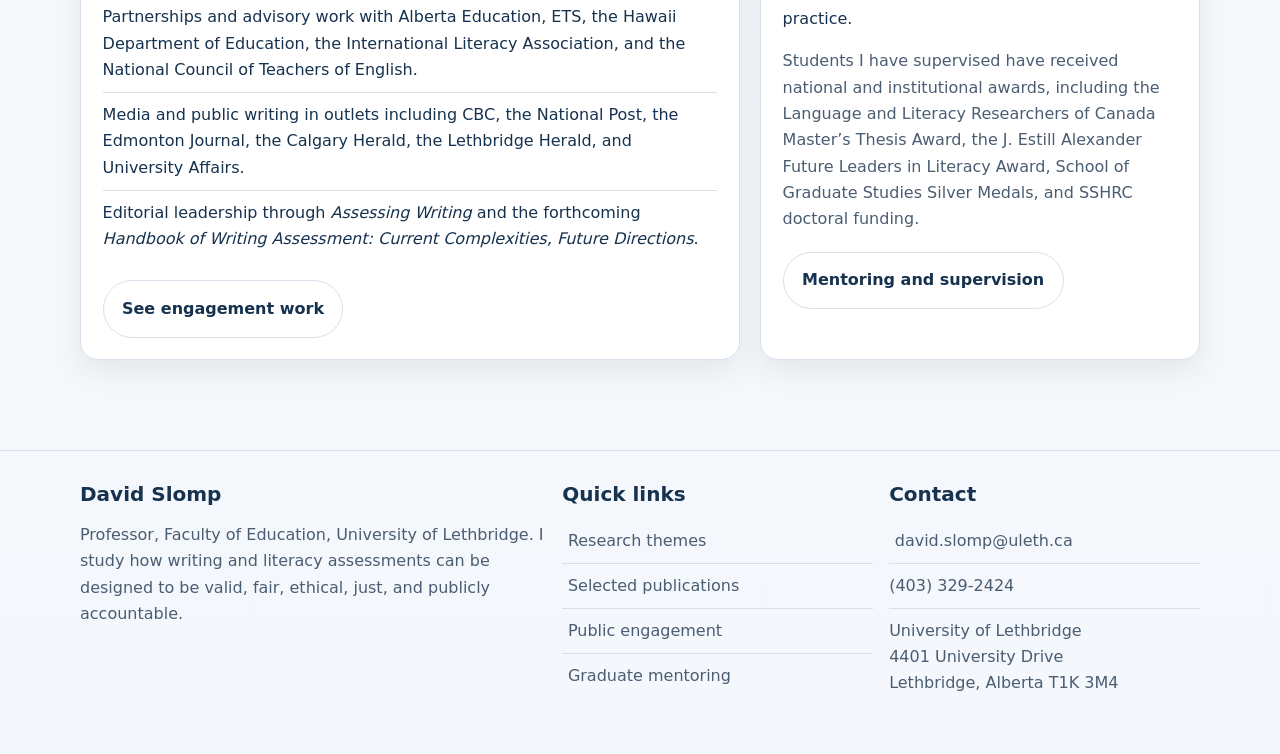
==== commit 60cf450c: "Update site with 2026 headshots" ====
--- a/index.html
+++ b/index.html
@@ -6,7 +6,7 @@
   <title>David Slomp | Literacy, assessment, justice, and public accountability</title>
   <meta name="description" content="David Slomp develops justice-oriented approaches to writing and literacy assessment, with a focus on validity, social consequence, and AI-mediated contexts.">
   <link rel="icon" href="assets/favicon.svg" type="image/svg+xml">
-  <link rel="stylesheet" href="css/styles.css?v=20261026-scholar">
+  <link rel="stylesheet" href="css/styles.css?v=20261103-headshots">
   <!-- Google tag (gtag.js) -->
 <script async src="https://www.googletagmanager.com/gtag/js?id=G-P6X5NRJZLX"></script>
 <script>
@@ -71,15 +71,22 @@
         </div>
 
         <div class="hero-portrait panel">
-          <img
-            src="assets/images/david-slomp-hero-1600.jpg"
-            srcset="assets/images/david-slomp-hero-800.jpg 800w, assets/images/david-slomp-hero-1600.jpg 1600w"
-            sizes="(max-width: 760px) calc(100vw - 3.5rem), 430px"
-            alt="David Slomp, Turcotte Hall"
-            class="feature-image"
-            decoding="async"
-            fetchpriority="high"
-          >
+          <picture>
+            <source
+              media="(max-width: 980px)"
+              srcset="assets/images/david-slomp-headshot-2026-landscape-800.jpg 800w, assets/images/david-slomp-headshot-2026-landscape-1600.jpg 1600w"
+              sizes="(max-width: 760px) calc(100vw - 3.5rem), 396px"
+            >
+            <img
+              src="assets/images/david-slomp-headshot-2026-portrait-1365.jpg"
+              srcset="assets/images/david-slomp-headshot-2026-portrait-800.jpg 800w, assets/images/david-slomp-headshot-2026-portrait-1365.jpg 1365w"
+              sizes="430px"
+              alt="Portrait of David Slomp in Turcotte Hall"
+              class="feature-image"
+              decoding="async"
+              fetchpriority="high"
+            >
+          </picture>
         </div>
       </div>
 
@@ -92,7 +99,7 @@
       <div class="evidence-intro">
         <h2 id="research-impact-title">Research impact</h2>
         <a href="https://scholar.google.com/citations?hl=en&amp;user=jtLduoQAAAAJ" target="_blank" rel="noopener noreferrer">Google Scholar</a>
-        <p class="scholar-status" data-scholar-checked-at="2026-11-02T17:04:29Z">Last successful check: 2 November 2026 (UTC). Weekly schedule; figures may change.</p>
+        <p class="scholar-status" data-scholar-checked-at="2026-11-02T17:15:16Z">Last successful check: 2 November 2026 (UTC). Weekly schedule; figures may change.</p>
       </div>
 
       <dl class="evidence-grid">
--- a/css/styles.css
+++ b/css/styles.css
@@ -584,12 +584,17 @@
   justify-self:end;
 }
 
+.hero-portrait picture{
+  display:block;
+  width:100%;
+}
+
 .feature-image{
   width:100%;
   height:clamp(480px, 45vw, 640px);
   aspect-ratio:2 / 3;
   object-fit:cover;
-  object-position:90% center;
+  object-position:center;
   border-radius:16px;
   display:block;
 }
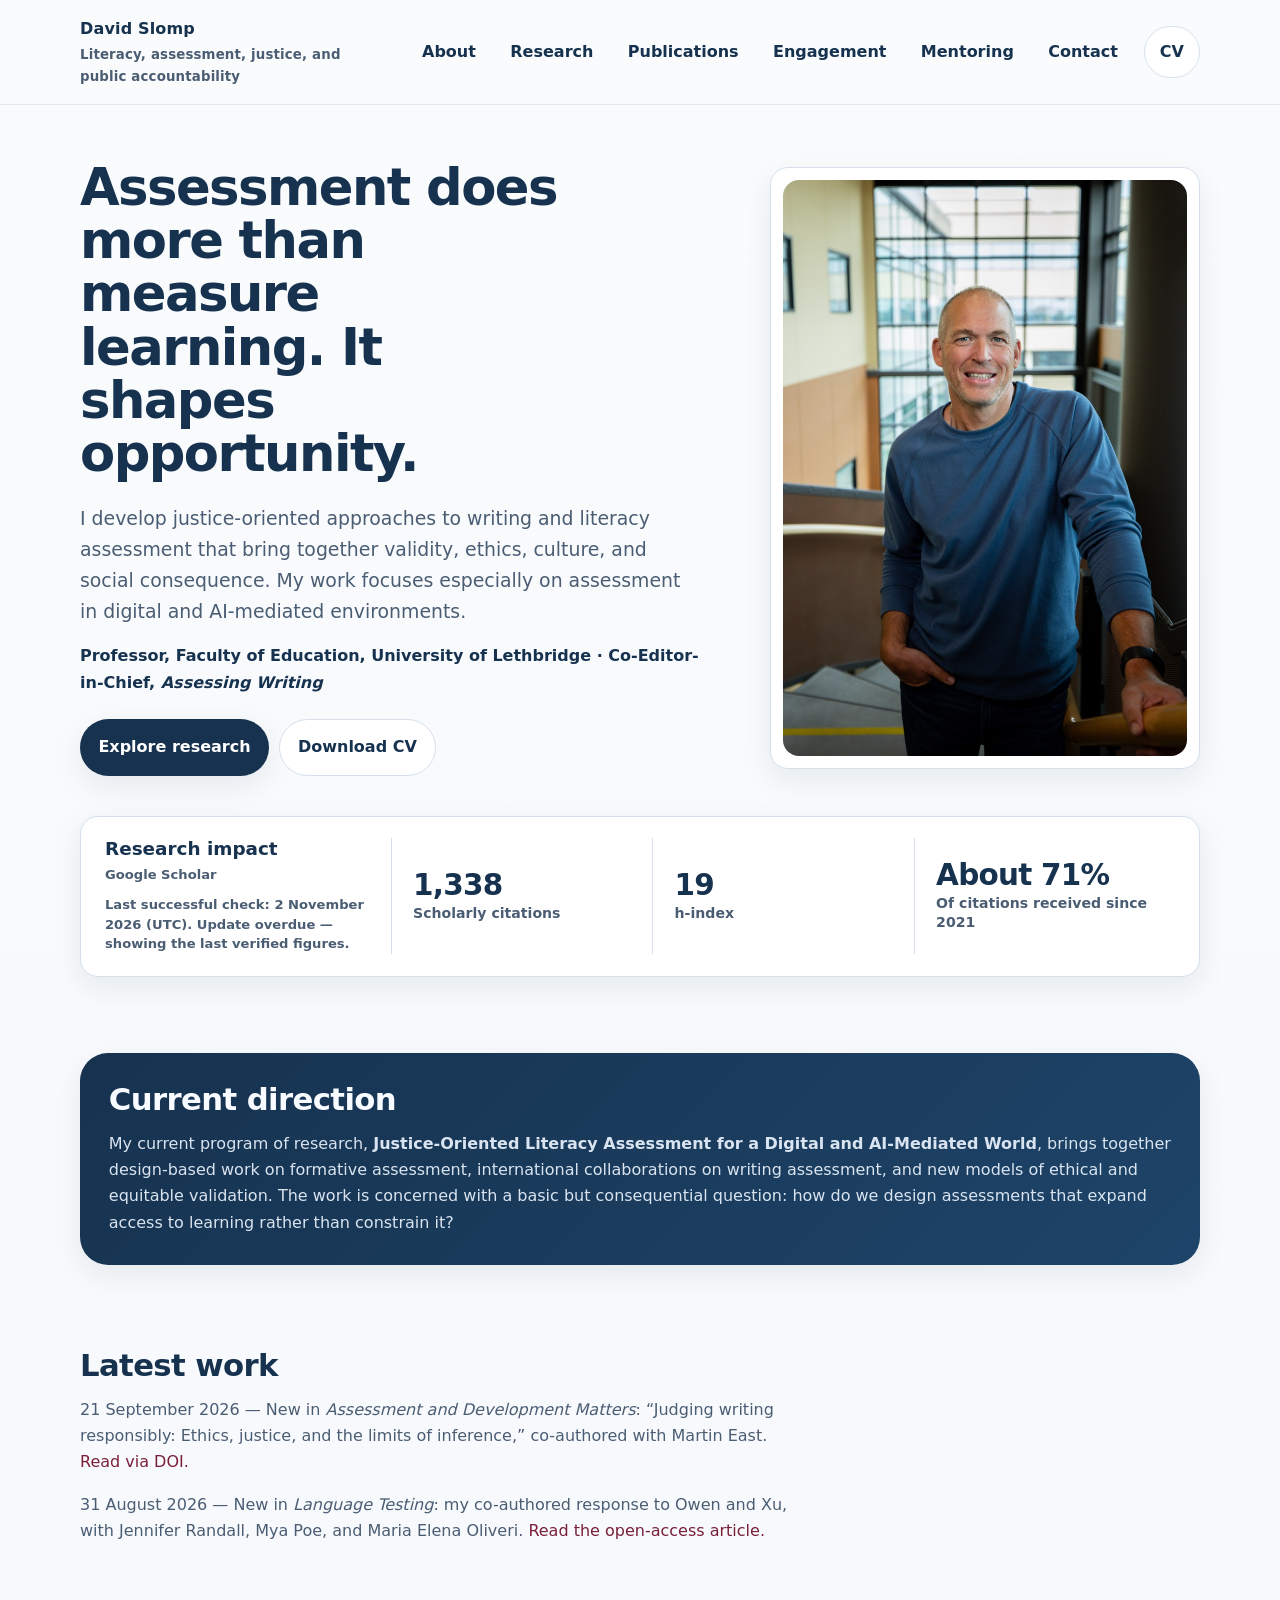
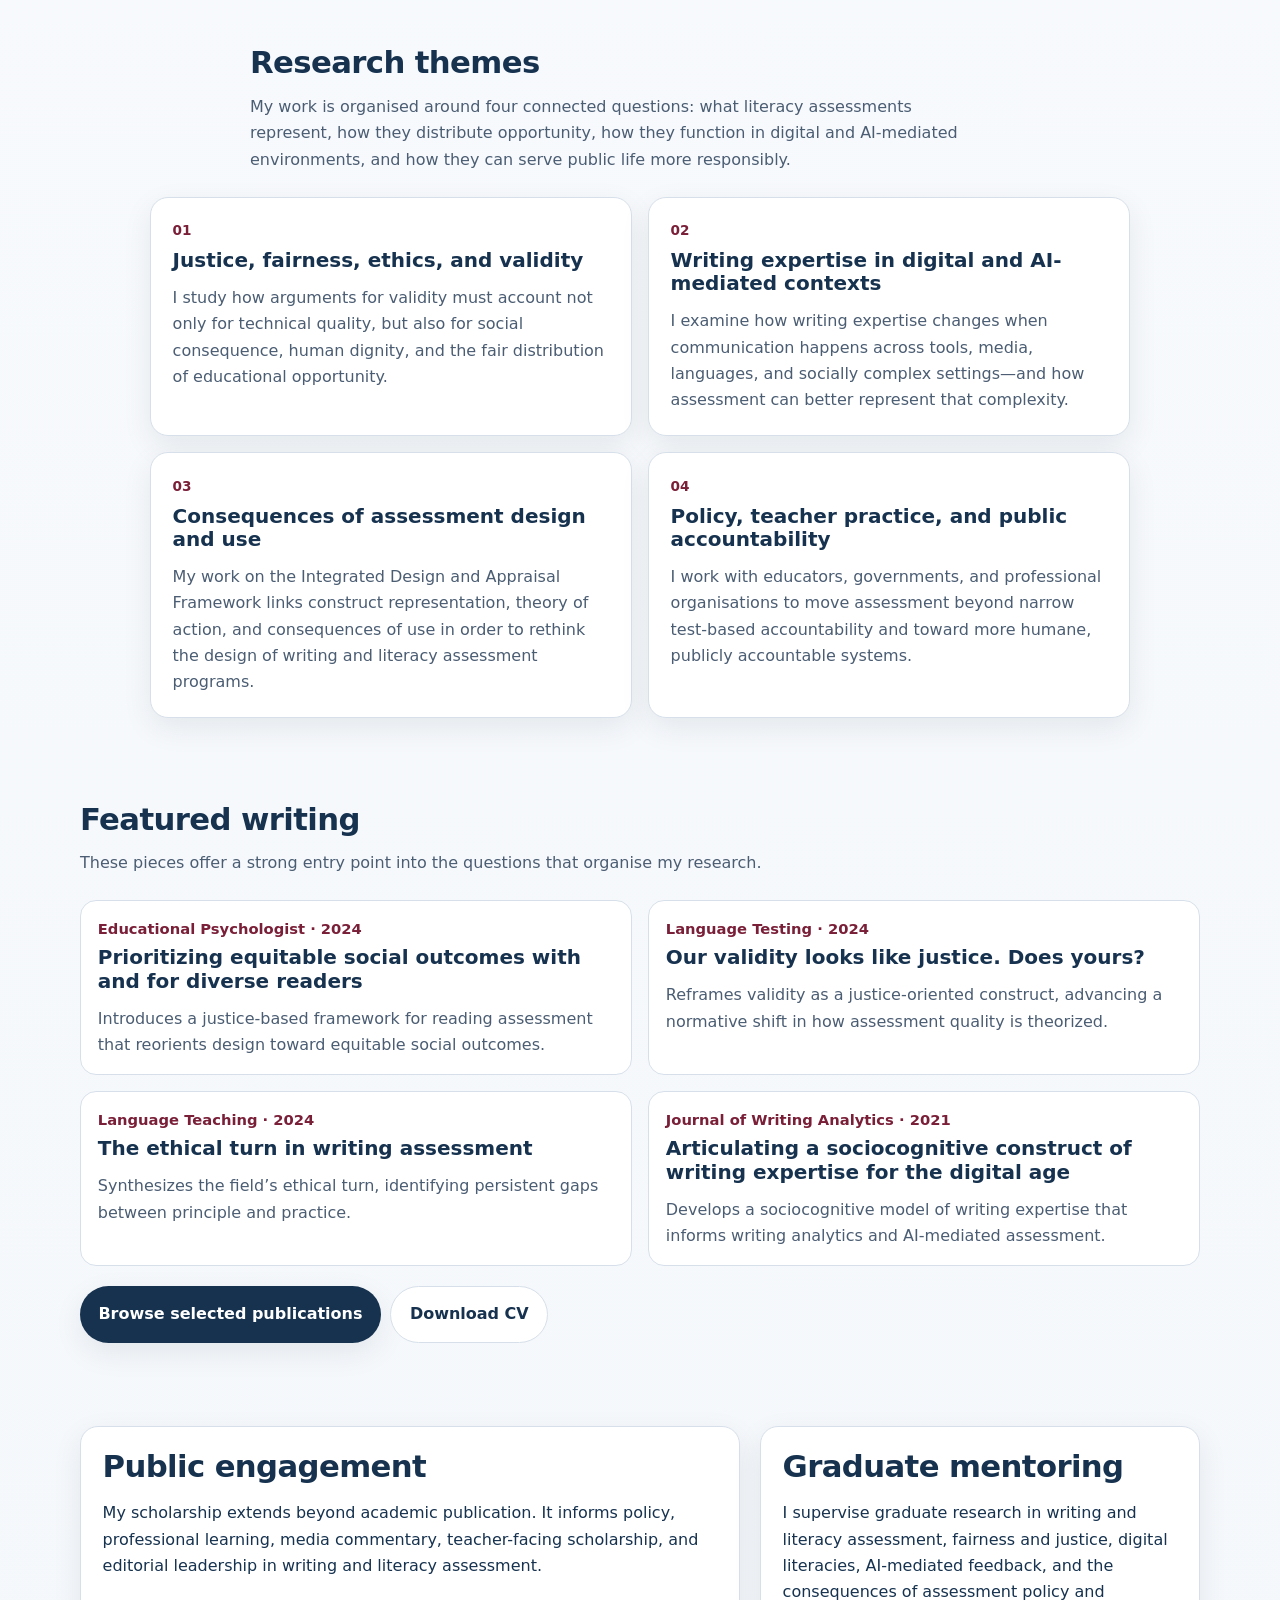
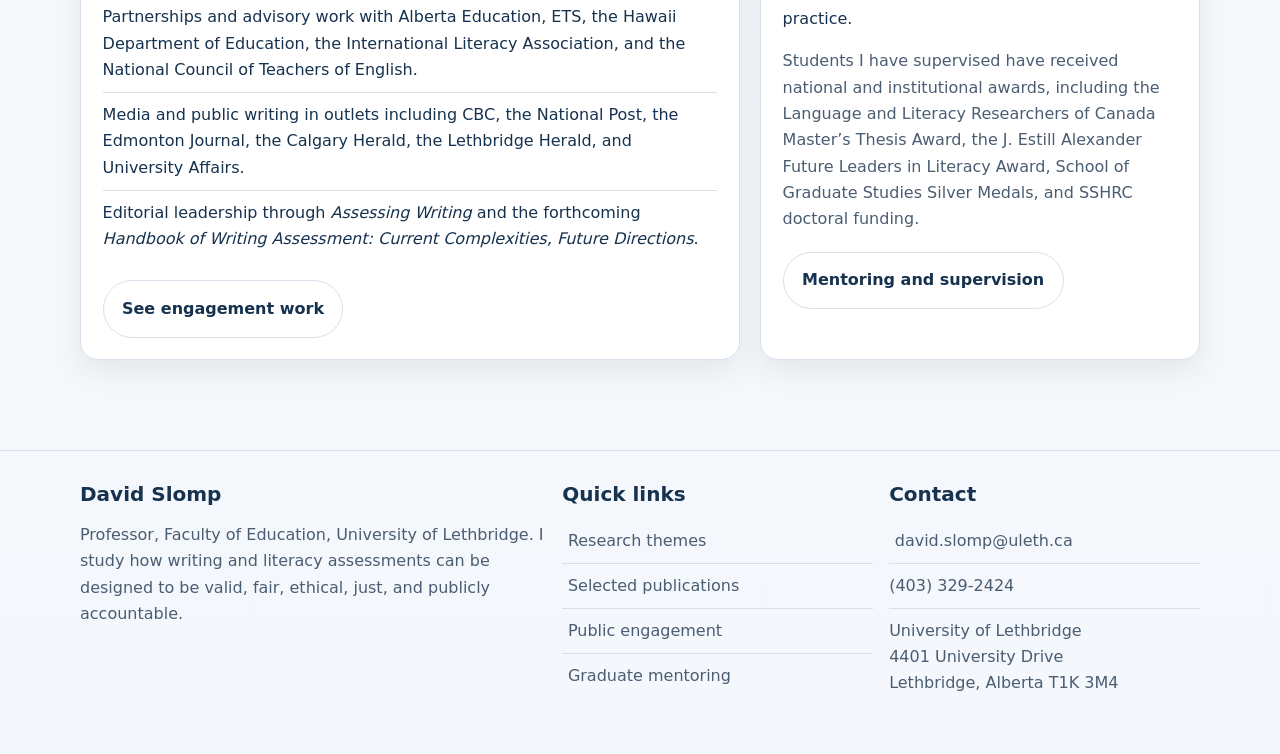
==== commit 67415811: "Prioritize current work on homepage" ====
--- a/index.html
+++ b/index.html
@@ -120,41 +120,6 @@
   </section>
   <!-- END SCHOLAR METRICS -->
 
-  <section class="section home-themes-section" aria-labelledby="research-themes-title">
-    <div class="container">
-      <div class="section-header home-themes-header">
-        <h2 id="research-themes-title">Research themes</h2>
-        <p>My work is organised around four connected questions: what literacy assessments represent, how they distribute opportunity, how they function in digital and AI-mediated environments, and how they can serve public life more responsibly.</p>
-      </div>
-
-      <div class="grid grid-2 home-theme-grid">
-        <article class="card">
-          <span class="eyebrow">01</span>
-          <h3>Justice, fairness, ethics, and validity</h3>
-          <p>I study how arguments for validity must account not only for technical quality, but also for social consequence, human dignity, and the fair distribution of educational opportunity.</p>
-        </article>
-
-        <article class="card">
-          <span class="eyebrow">02</span>
-          <h3>Writing expertise in digital and AI-mediated contexts</h3>
-          <p>I examine how writing expertise changes when communication happens across tools, media, languages, and socially complex settings—and how assessment can better represent that complexity.</p>
-        </article>
-
-        <article class="card">
-          <span class="eyebrow">03</span>
-          <h3>Consequences of assessment design and use</h3>
-          <p>My work on the Integrated Design and Appraisal Framework links construct representation, theory of action, and consequences of use in order to rethink the design of writing and literacy assessment programs.</p>
-        </article>
-
-        <article class="card">
-          <span class="eyebrow">04</span>
-          <h3>Policy, teacher practice, and public accountability</h3>
-          <p>I work with educators, governments, and professional organisations to move assessment beyond narrow test-based accountability and toward more humane, publicly accountable systems.</p>
-        </article>
-      </div>
-    </div>
-  </section>
-
   <section class="section">
     <div class="container feature-band">
       <h2>Current direction</h2>
@@ -168,6 +133,41 @@
         <h2 id="latest-work-title">Latest work</h2>
         <p><time datetime="2026-09-21">21 September 2026</time> — New in <em>Assessment and Development Matters</em>: “Judging writing responsibly: Ethics, justice, and the limits of inference,” co-authored with Martin East. <a href="https://doi.org/10.53841/bpsadm.2026.18.3.48" target="_blank" rel="noopener noreferrer">Read via DOI.</a></p>
         <p><time datetime="2026-08-31">31 August 2026</time> — New in <em>Language Testing</em>: my co-authored response to Owen and Xu, with Jennifer Randall, Mya Poe, and Maria Elena Oliveri. <a href="https://doi.org/10.1177/02655322261468288" target="_blank" rel="noopener noreferrer">Read the open-access article.</a></p>
+      </div>
+    </div>
+  </section>
+
+  <section class="section home-themes-section" aria-labelledby="research-themes-title">
+    <div class="container">
+      <div class="section-header home-themes-header">
+        <h2 id="research-themes-title">Research themes</h2>
+        <p>My work is organised around four connected questions: what literacy assessments represent, how they distribute opportunity, how they function in digital and AI-mediated environments, and how they can serve public life more responsibly.</p>
+      </div>
+
+      <div class="grid grid-2 home-theme-grid">
+        <article class="card">
+          <span class="eyebrow">01</span>
+          <h3>Justice, fairness, ethics, and validity</h3>
+          <p>I study how arguments for validity must account not only for technical quality, but also for social consequence, human dignity, and the fair distribution of educational opportunity.</p>
+        </article>
+
+        <article class="card">
+          <span class="eyebrow">02</span>
+          <h3>Writing expertise in digital and AI-mediated contexts</h3>
+          <p>I examine how writing expertise changes when communication happens across tools, media, languages, and socially complex settings—and how assessment can better represent that complexity.</p>
+        </article>
+
+        <article class="card">
+          <span class="eyebrow">03</span>
+          <h3>Consequences of assessment design and use</h3>
+          <p>My work on the Integrated Design and Appraisal Framework links construct representation, theory of action, and consequences of use in order to rethink the design of writing and literacy assessment programs.</p>
+        </article>
+
+        <article class="card">
+          <span class="eyebrow">04</span>
+          <h3>Policy, teacher practice, and public accountability</h3>
+          <p>I work with educators, governments, and professional organisations to move assessment beyond narrow test-based accountability and toward more humane, publicly accountable systems.</p>
+        </article>
       </div>
     </div>
   </section>
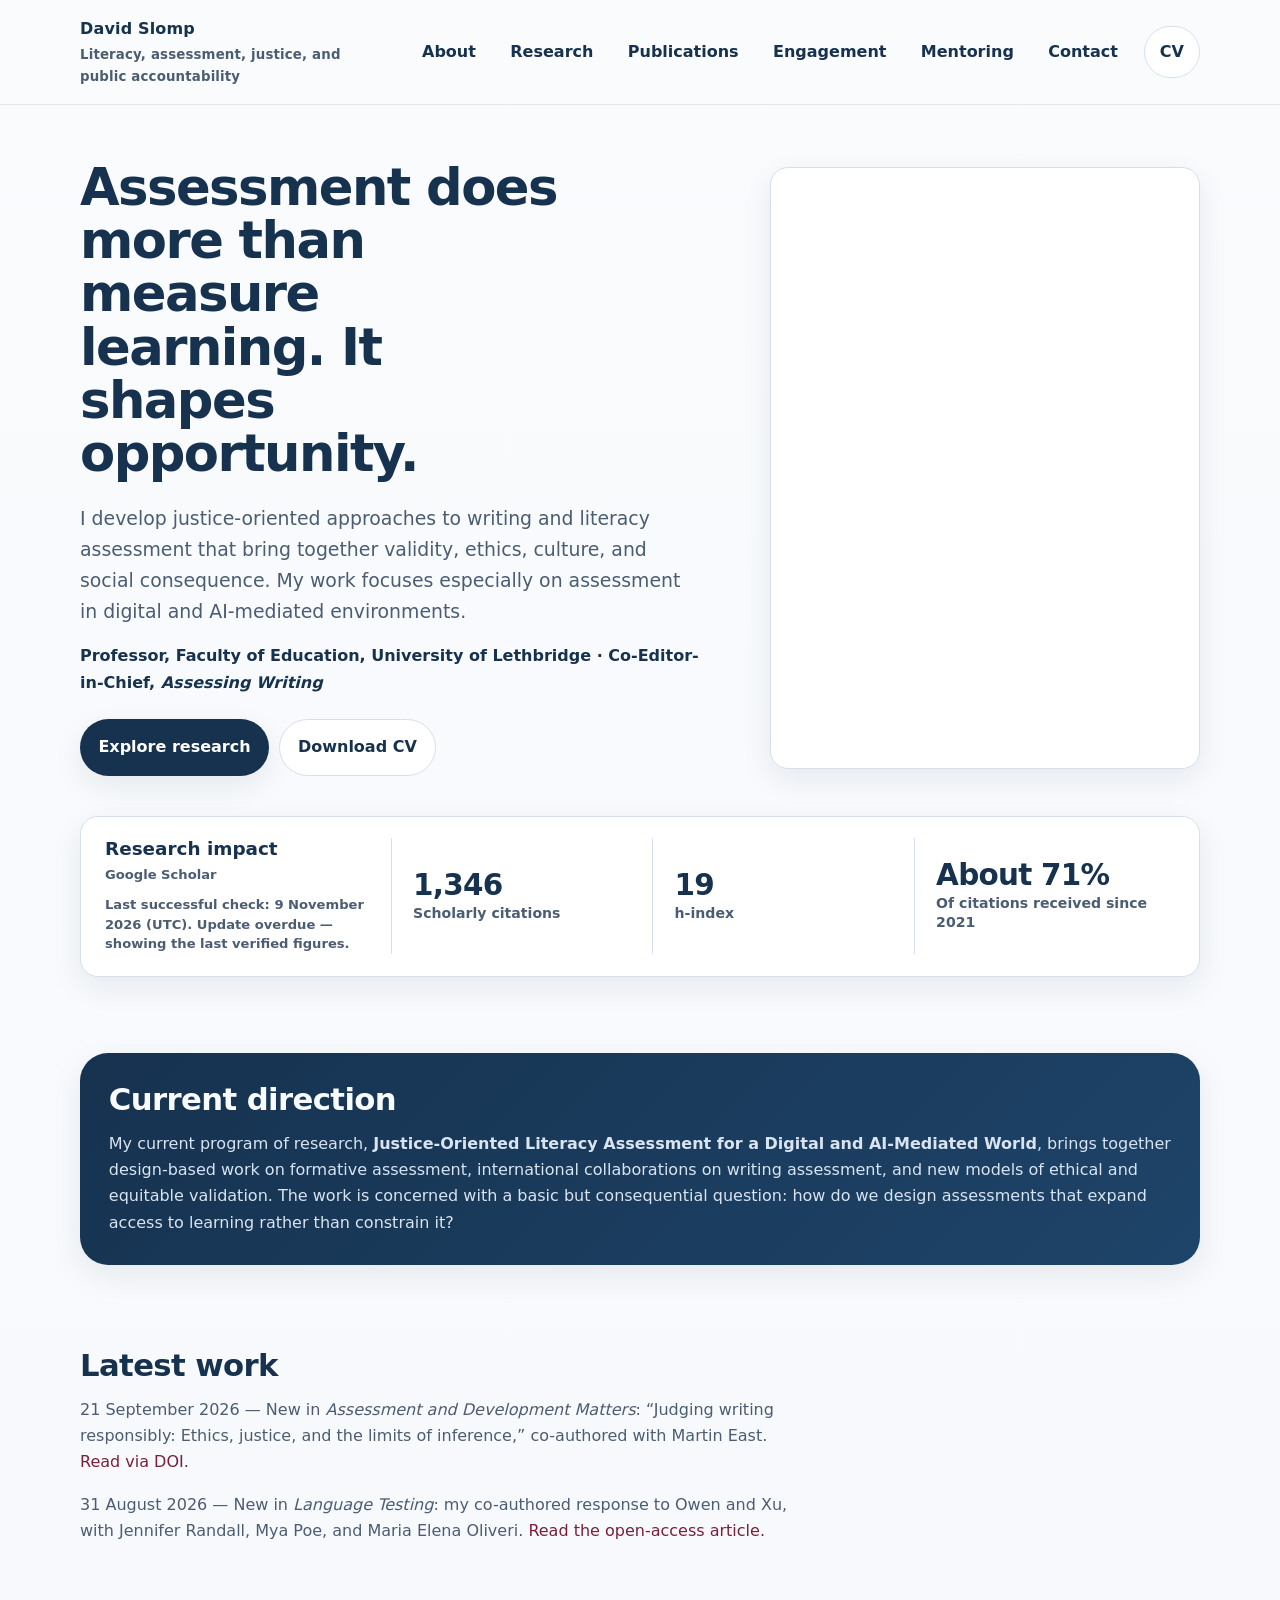
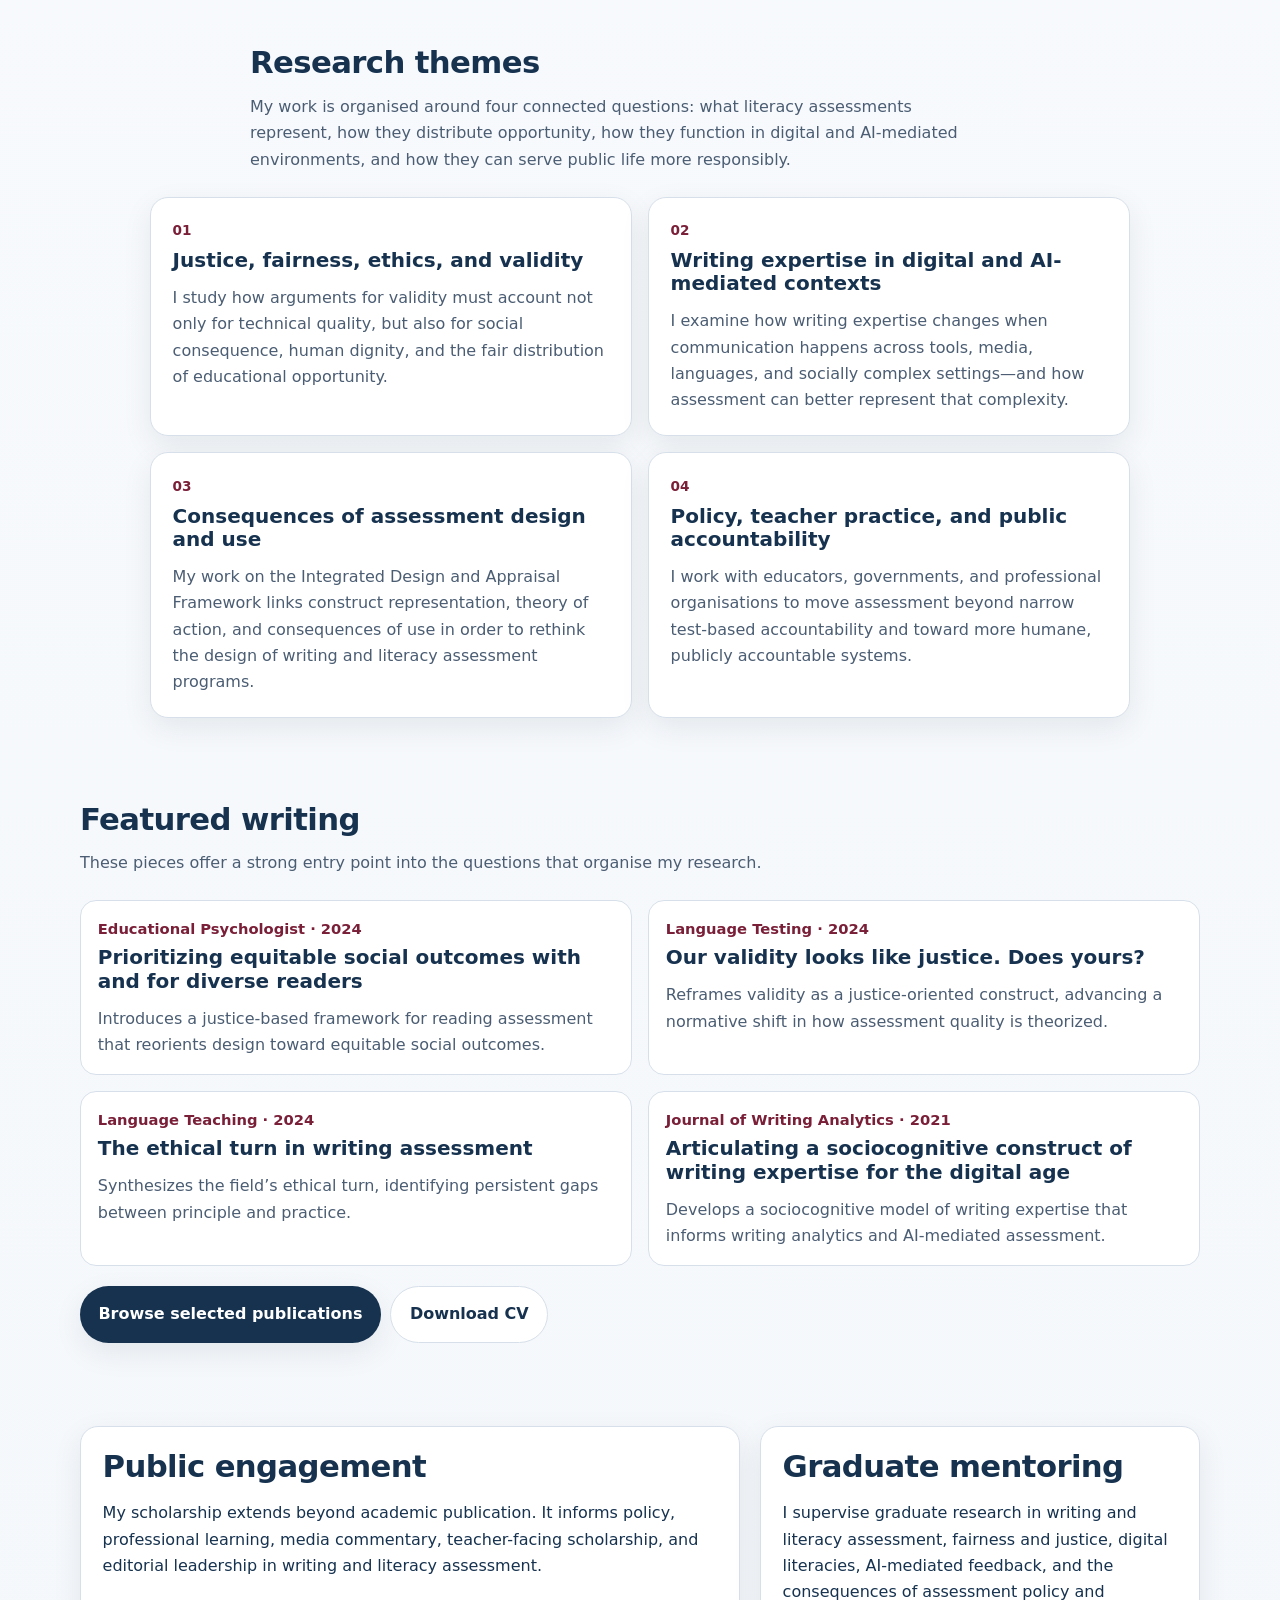
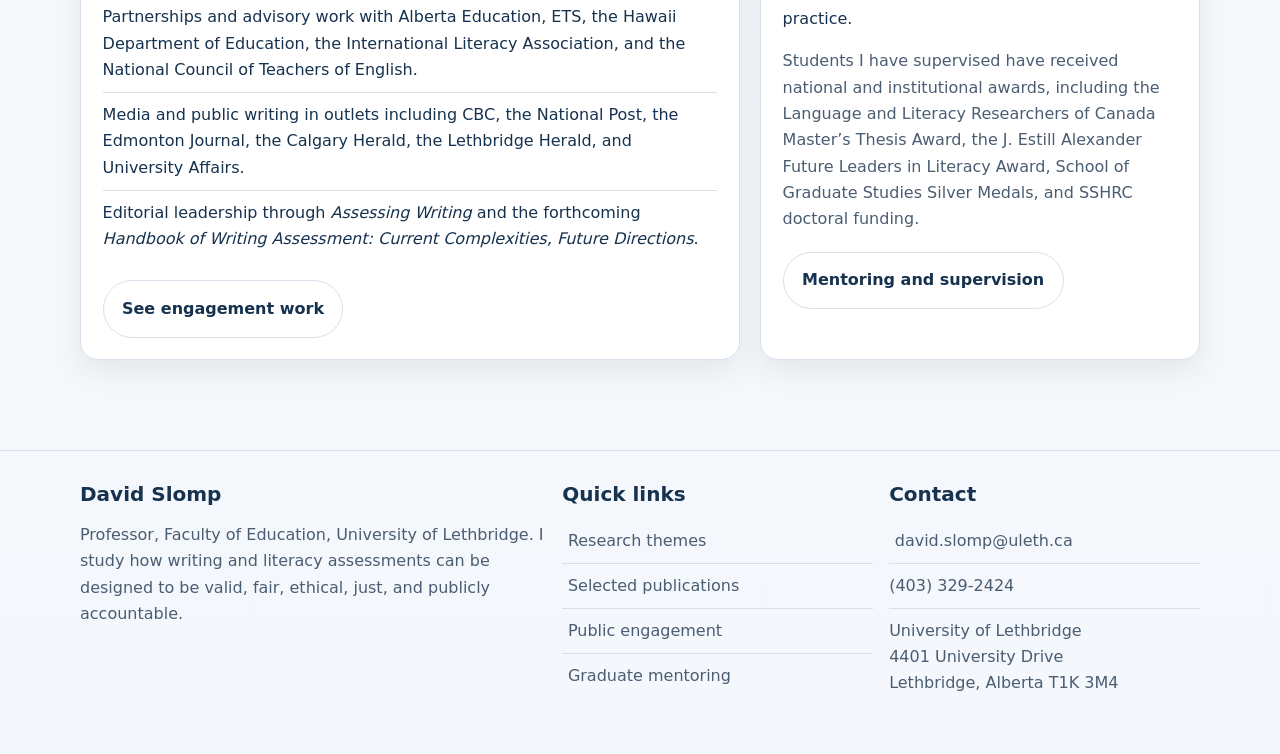
==== commit eeb196e2: "Refresh verified Google Scholar metrics" ====
--- a/index.html
+++ b/index.html
@@ -99,13 +99,13 @@
       <div class="evidence-intro">
         <h2 id="research-impact-title">Research impact</h2>
         <a href="https://scholar.google.com/citations?hl=en&amp;user=jtLduoQAAAAJ" target="_blank" rel="noopener noreferrer">Google Scholar</a>
-        <p class="scholar-status" data-scholar-checked-at="2026-11-02T17:15:16Z">Last successful check: 2 November 2026 (UTC). Weekly schedule; figures may change.</p>
+        <p class="scholar-status" data-scholar-checked-at="2026-11-09T17:41:23Z">Last successful check: 9 November 2026 (UTC). Weekly schedule; figures may change.</p>
       </div>
 
       <dl class="evidence-grid">
         <div class="evidence-item">
           <dt>Scholarly citations</dt>
-          <dd>1,338</dd>
+          <dd>1,346</dd>
         </div>
         <div class="evidence-item">
           <dt>h-index</dt>
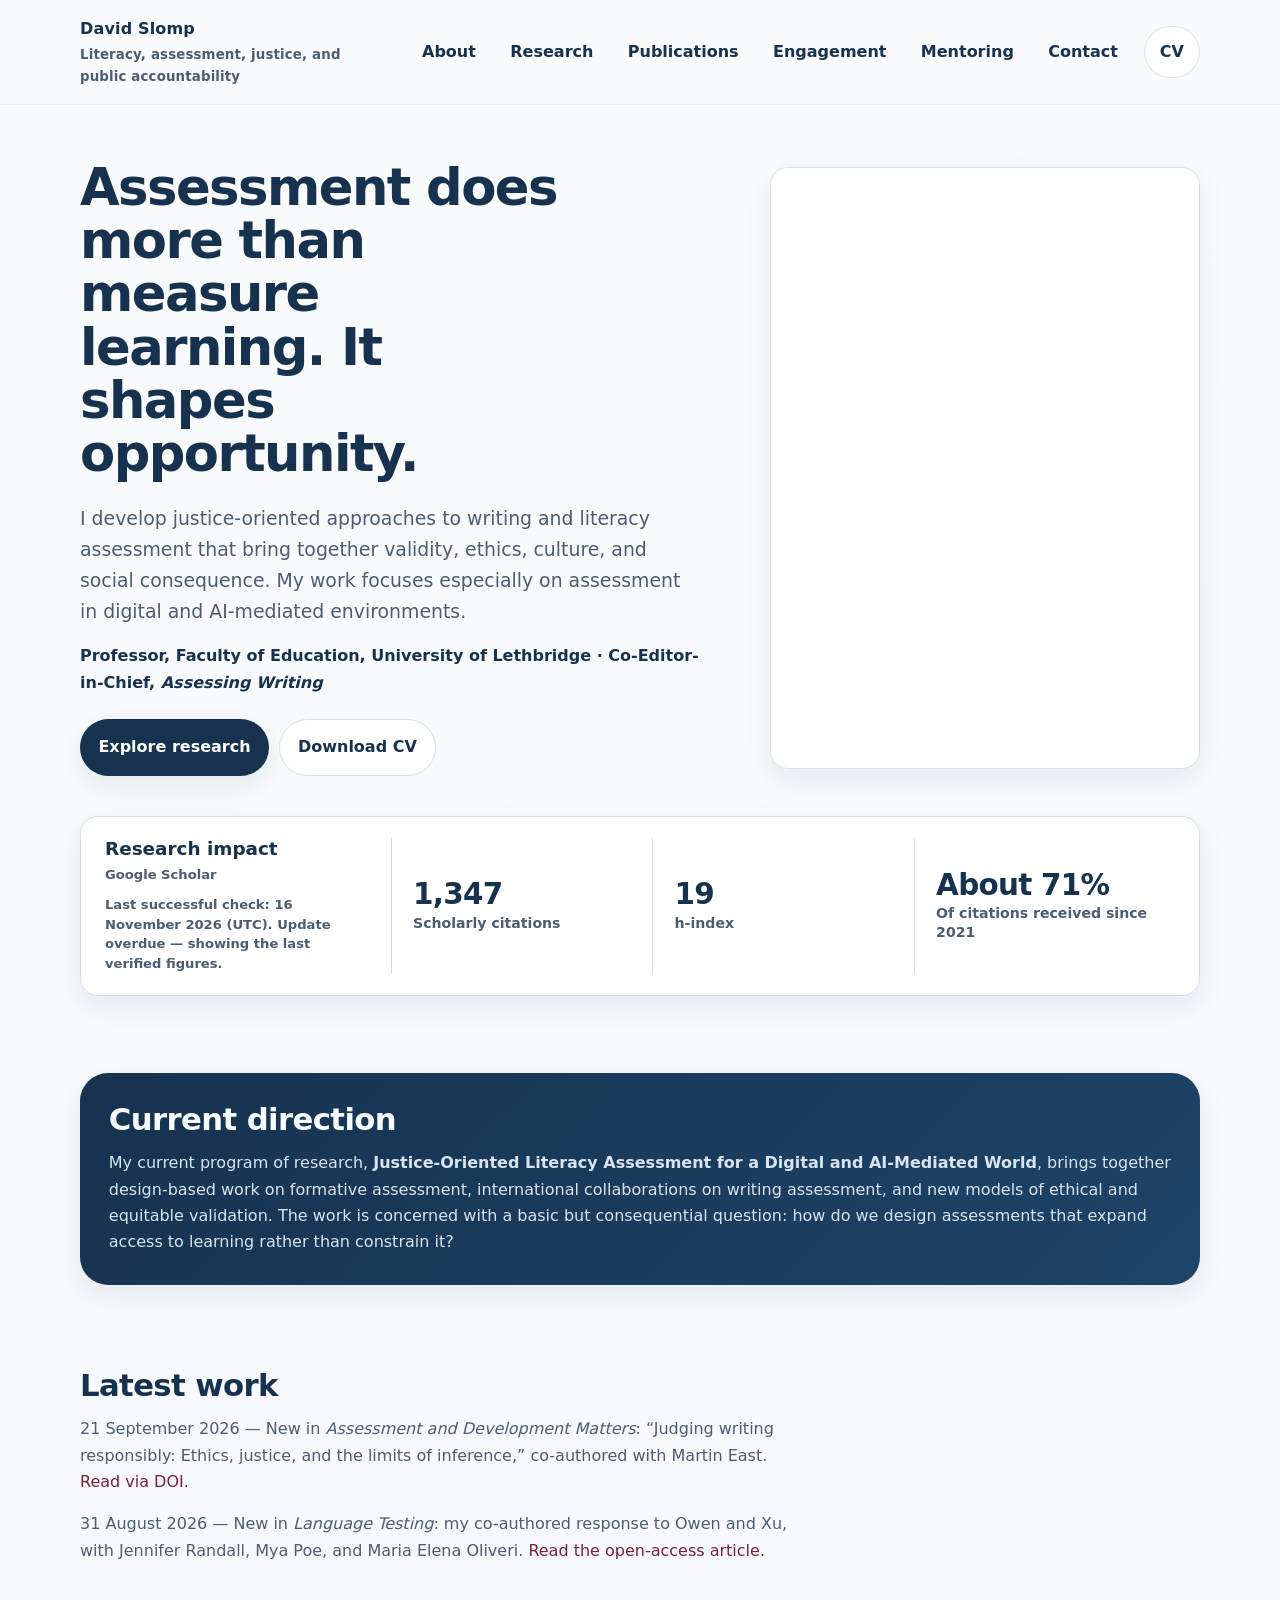
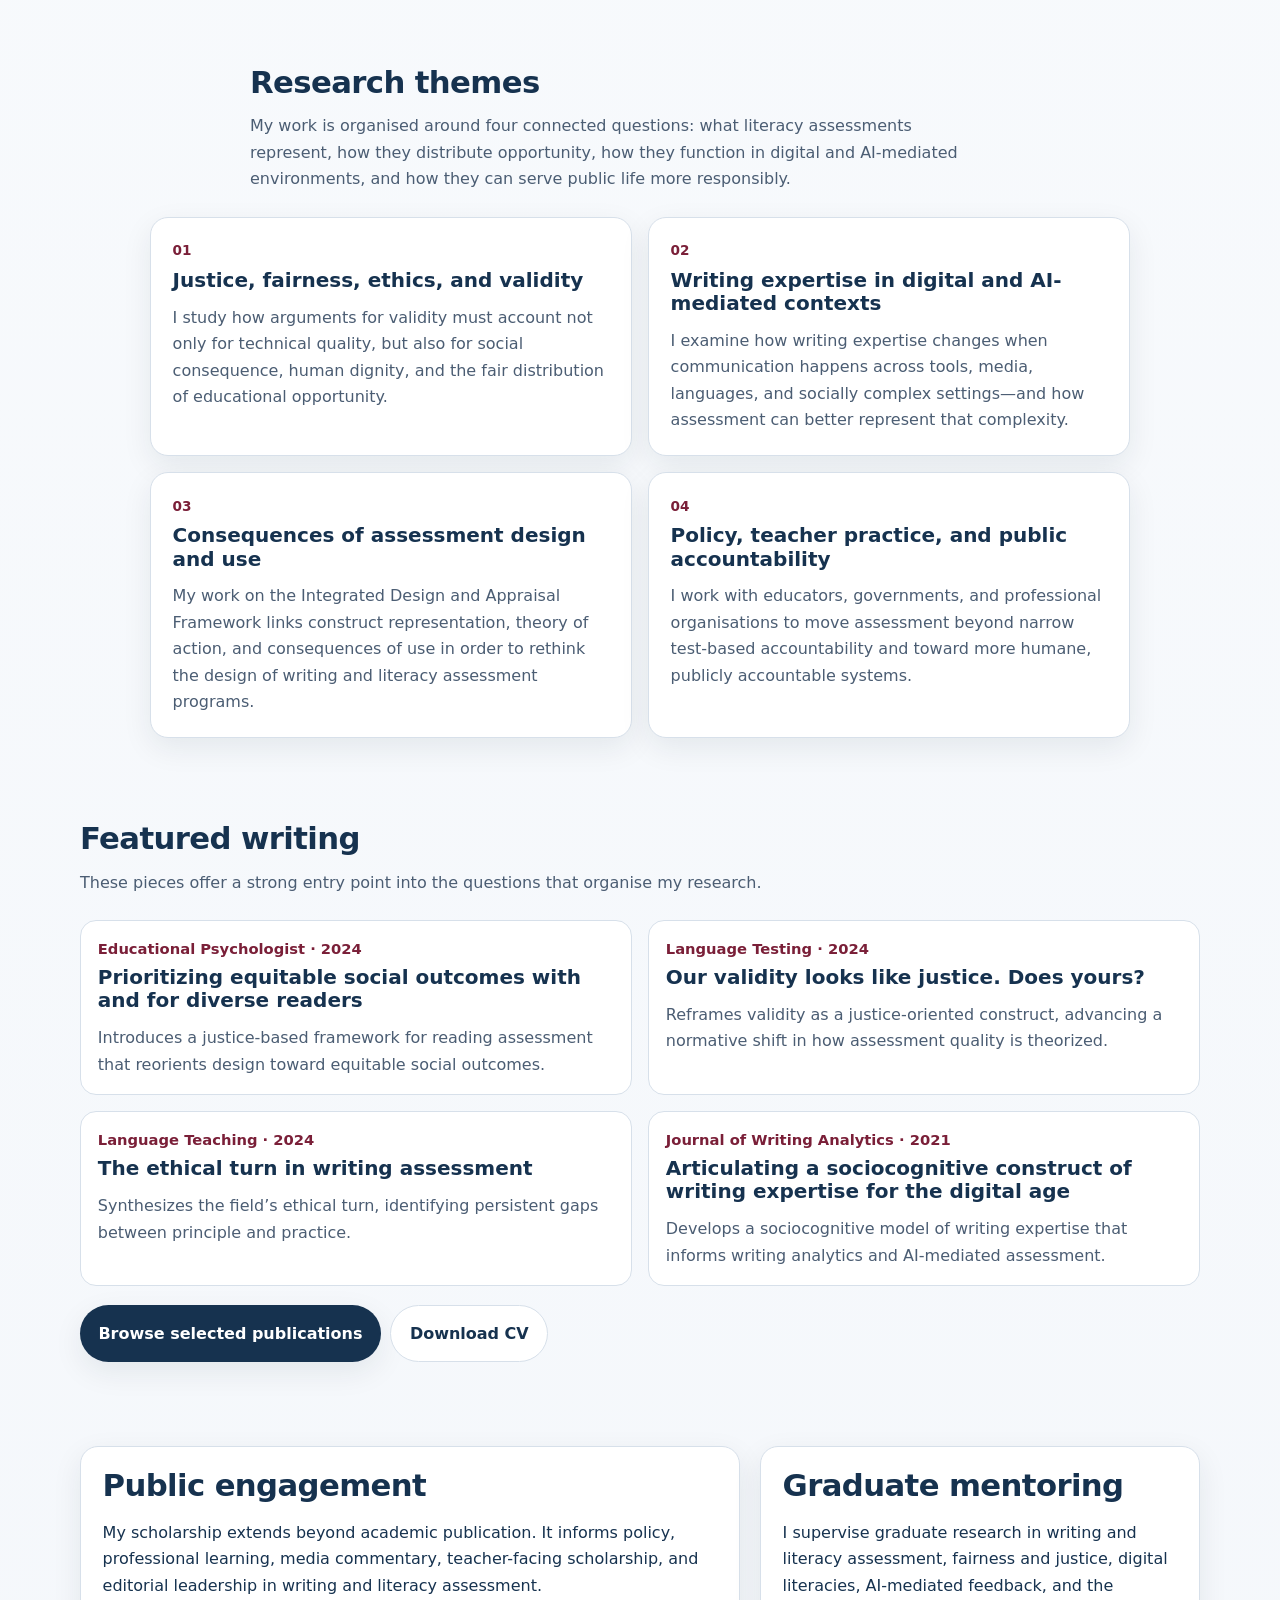
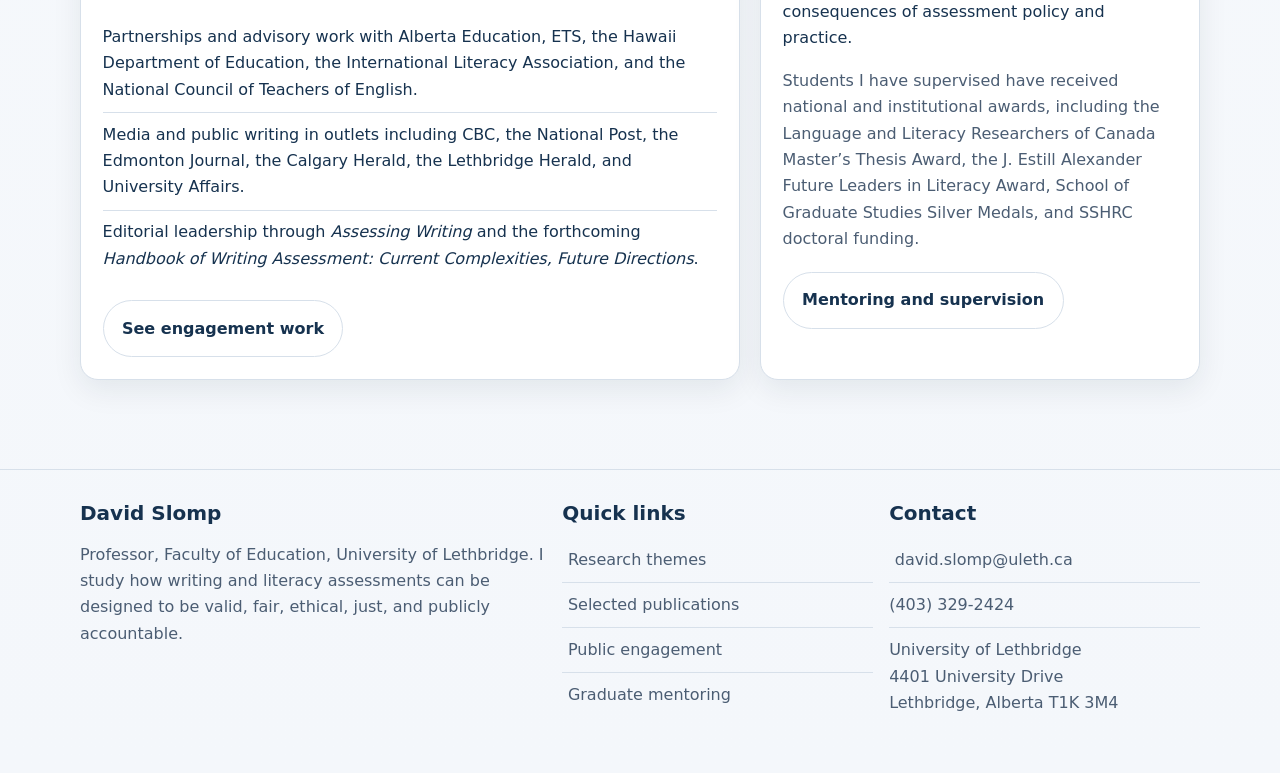
==== commit 87de9458: "Refresh verified Google Scholar metrics" ====
--- a/index.html
+++ b/index.html
@@ -99,13 +99,13 @@
       <div class="evidence-intro">
         <h2 id="research-impact-title">Research impact</h2>
         <a href="https://scholar.google.com/citations?hl=en&amp;user=jtLduoQAAAAJ" target="_blank" rel="noopener noreferrer">Google Scholar</a>
-        <p class="scholar-status" data-scholar-checked-at="2026-11-09T17:41:23Z">Last successful check: 9 November 2026 (UTC). Weekly schedule; figures may change.</p>
+        <p class="scholar-status" data-scholar-checked-at="2026-11-16T17:11:50Z">Last successful check: 16 November 2026 (UTC). Weekly schedule; figures may change.</p>
       </div>
 
       <dl class="evidence-grid">
         <div class="evidence-item">
           <dt>Scholarly citations</dt>
-          <dd>1,346</dd>
+          <dd>1,347</dd>
         </div>
         <div class="evidence-item">
           <dt>h-index</dt>
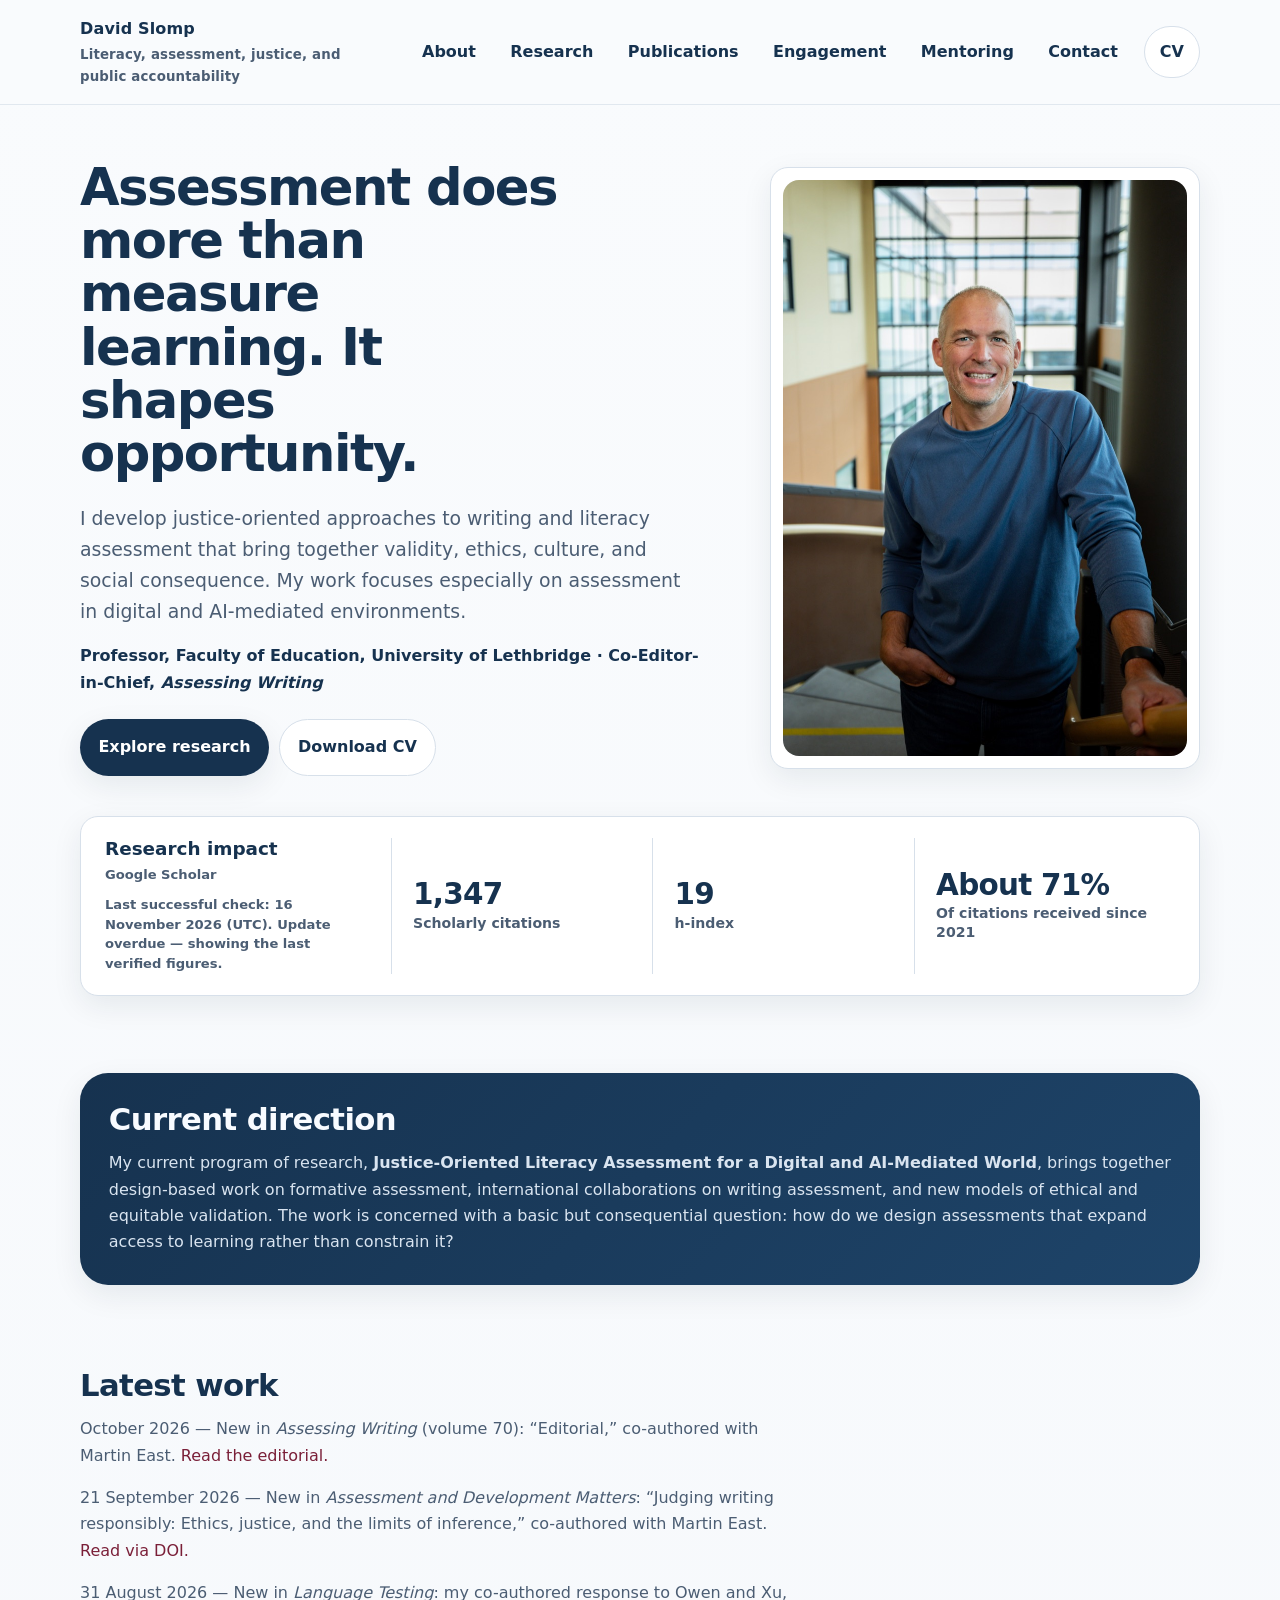
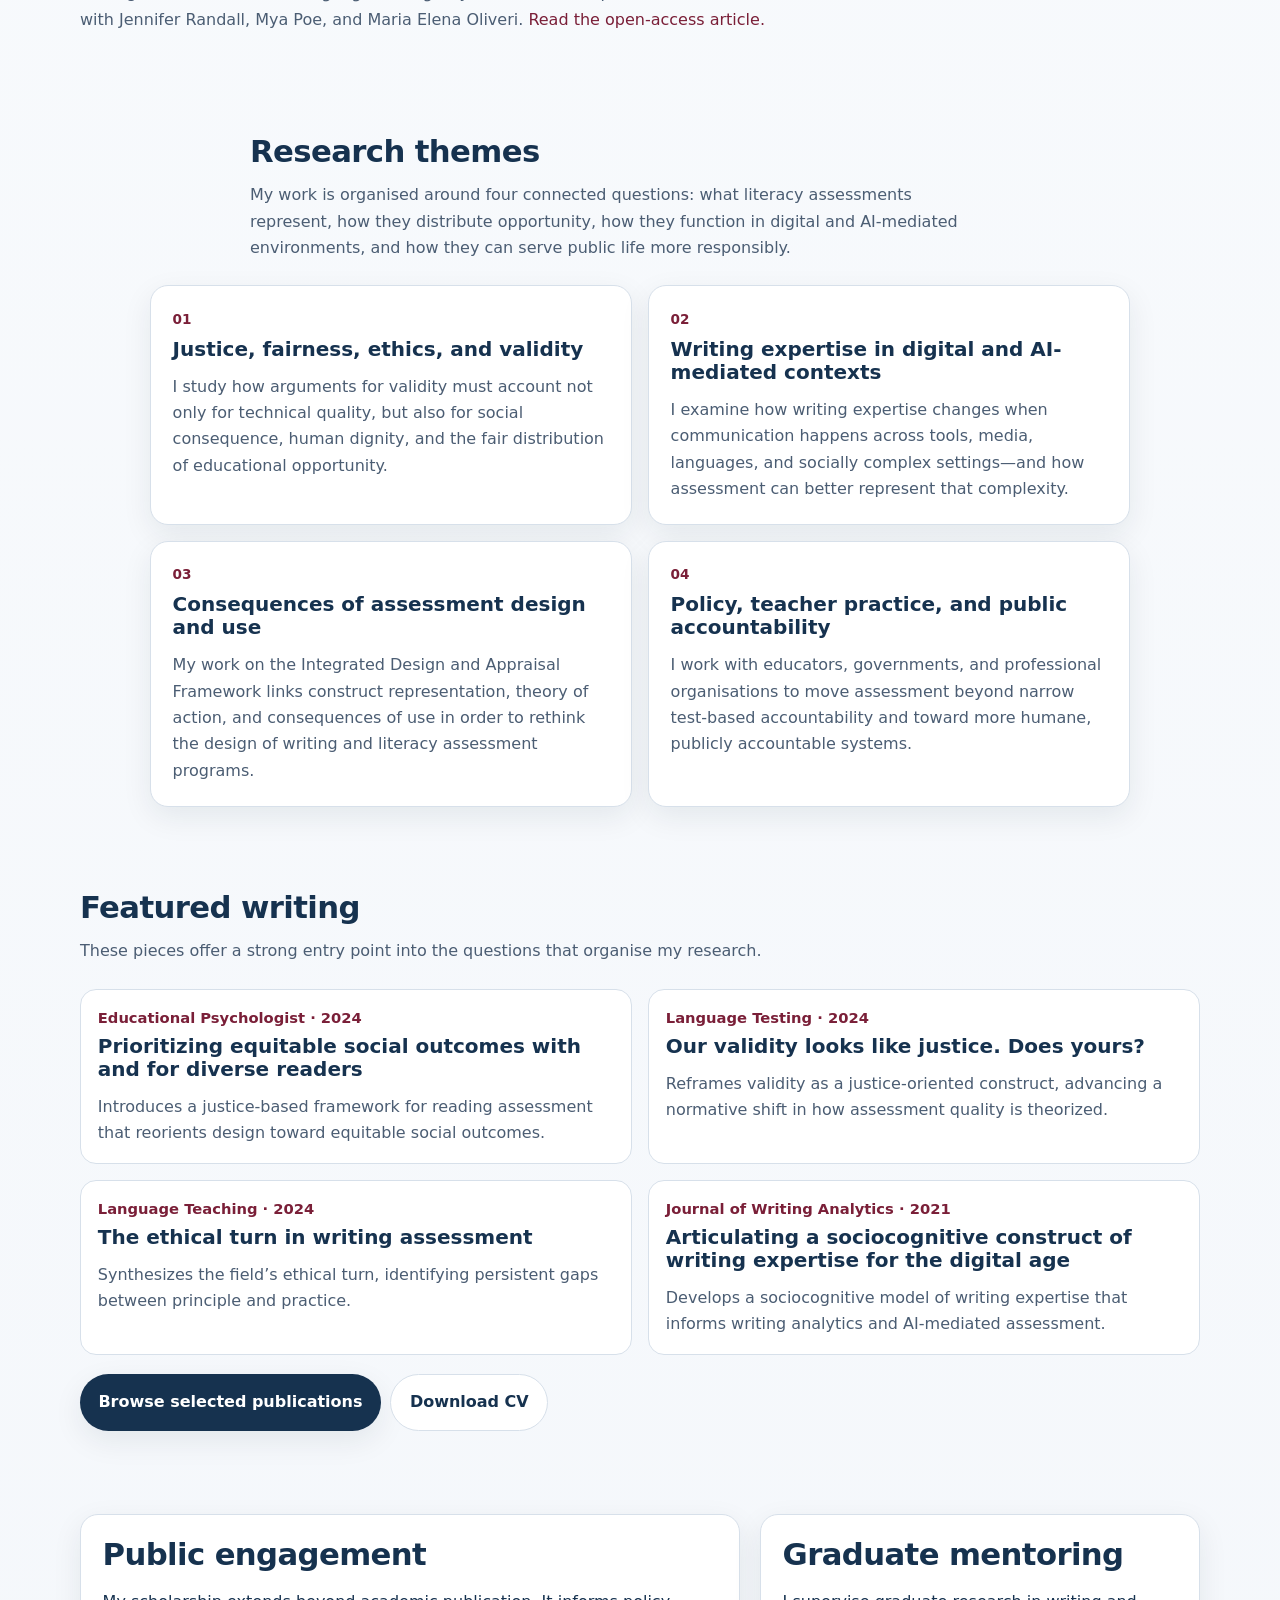
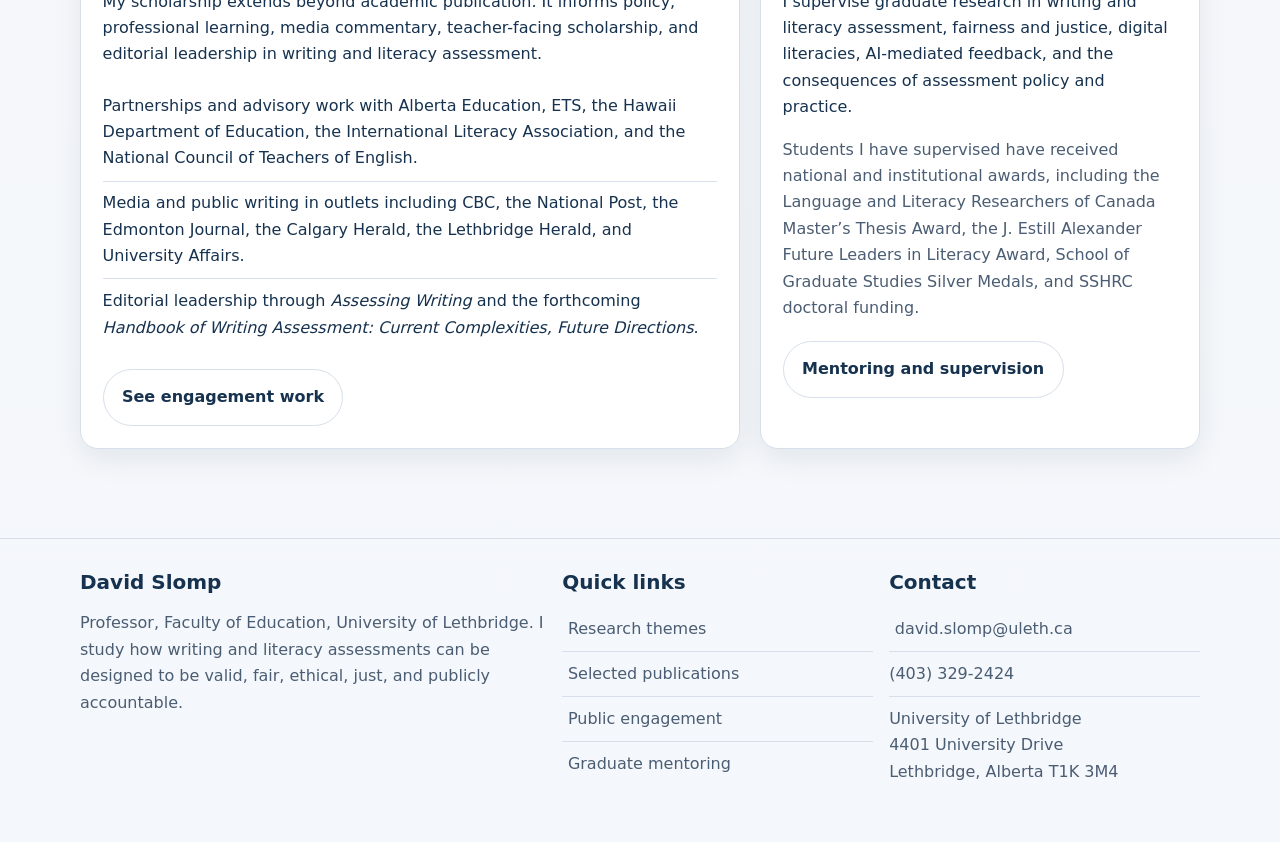
==== commit ad6b8196: "Add Assessing Writing volume 70 editorial to Latest work" ====
--- a/index.html
+++ b/index.html
@@ -131,6 +131,7 @@
     <div class="container">
       <div class="section-header">
         <h2 id="latest-work-title">Latest work</h2>
+        <p><time datetime="2026-10">October 2026</time> — New in <em>Assessing Writing</em> (volume 70): “Editorial,” co-authored with Martin East. <a href="https://doi.org/10.1016/j.asw.2026.101144" target="_blank" rel="noopener noreferrer">Read the editorial.</a></p>
         <p><time datetime="2026-09-21">21 September 2026</time> — New in <em>Assessment and Development Matters</em>: “Judging writing responsibly: Ethics, justice, and the limits of inference,” co-authored with Martin East. <a href="https://doi.org/10.53841/bpsadm.2026.18.3.48" target="_blank" rel="noopener noreferrer">Read via DOI.</a></p>
         <p><time datetime="2026-08-31">31 August 2026</time> — New in <em>Language Testing</em>: my co-authored response to Owen and Xu, with Jennifer Randall, Mya Poe, and Maria Elena Oliveri. <a href="https://doi.org/10.1177/02655322261468288" target="_blank" rel="noopener noreferrer">Read the open-access article.</a></p>
       </div>
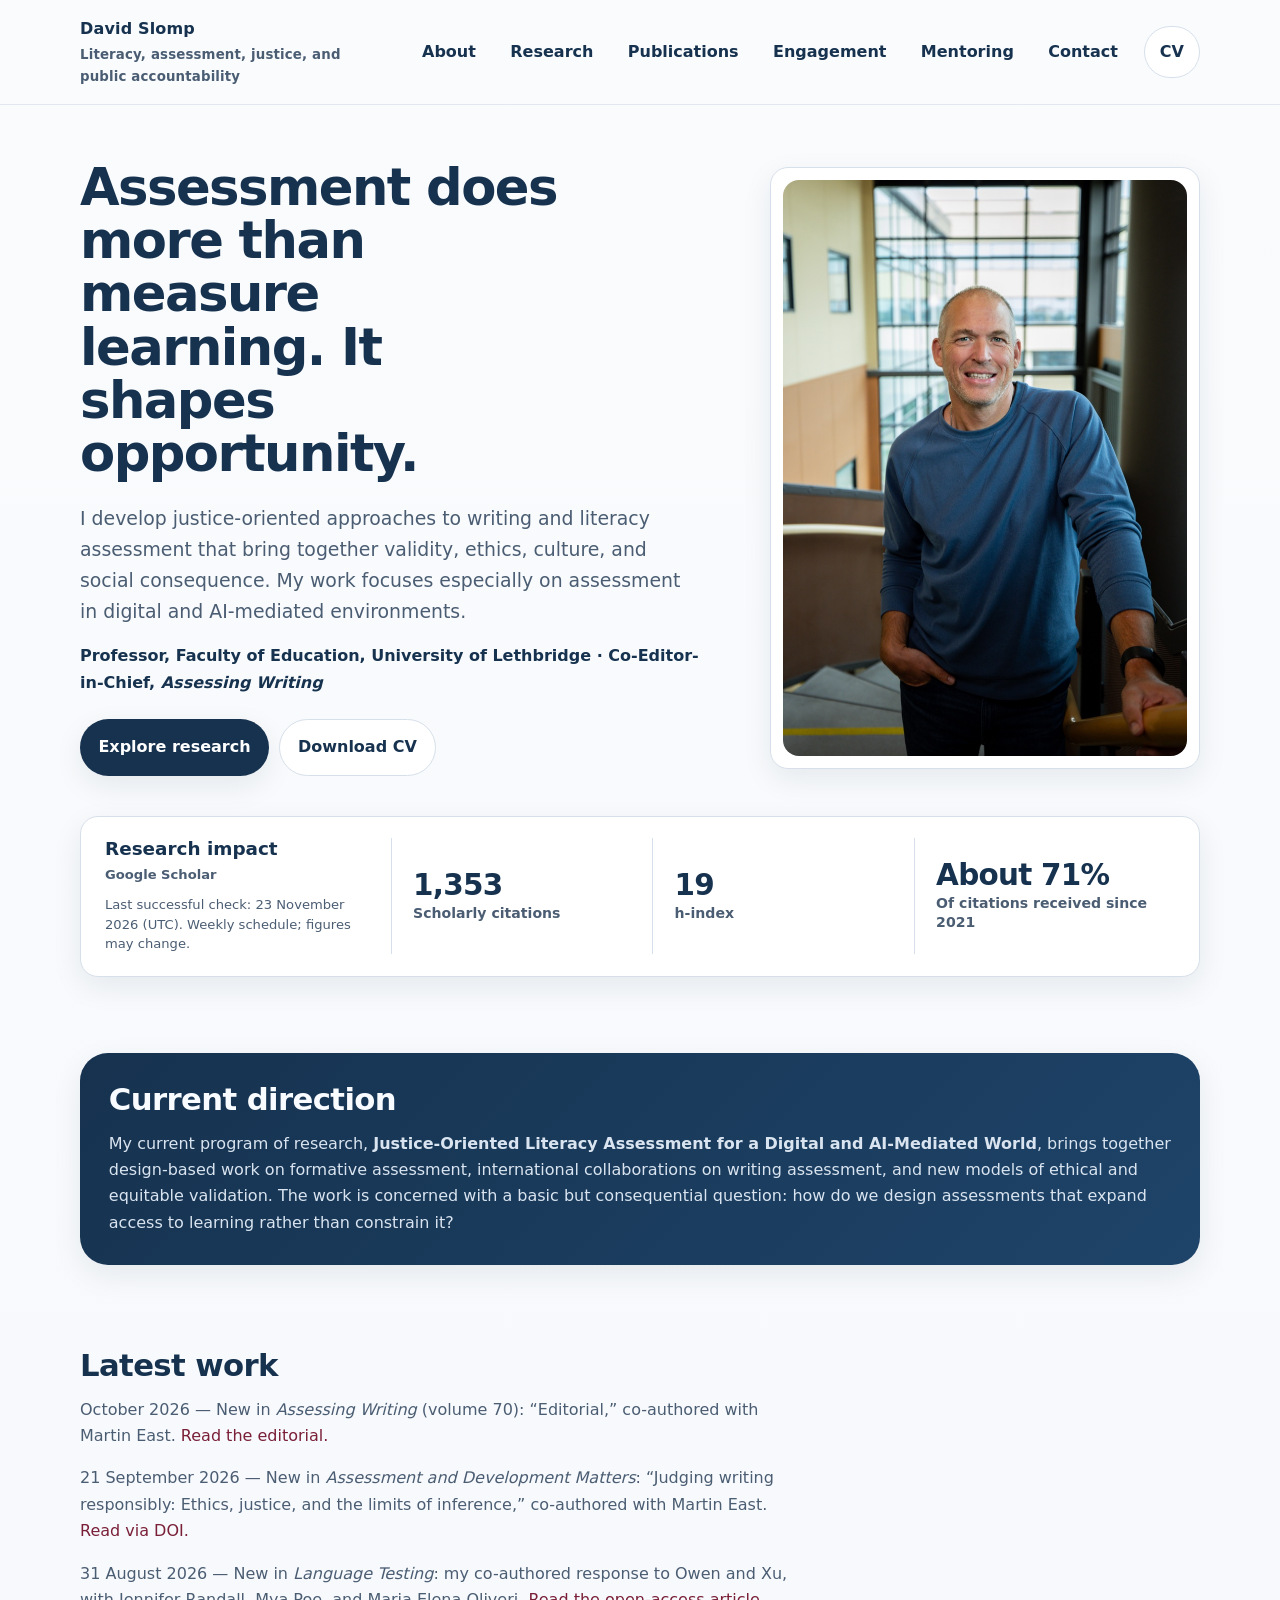
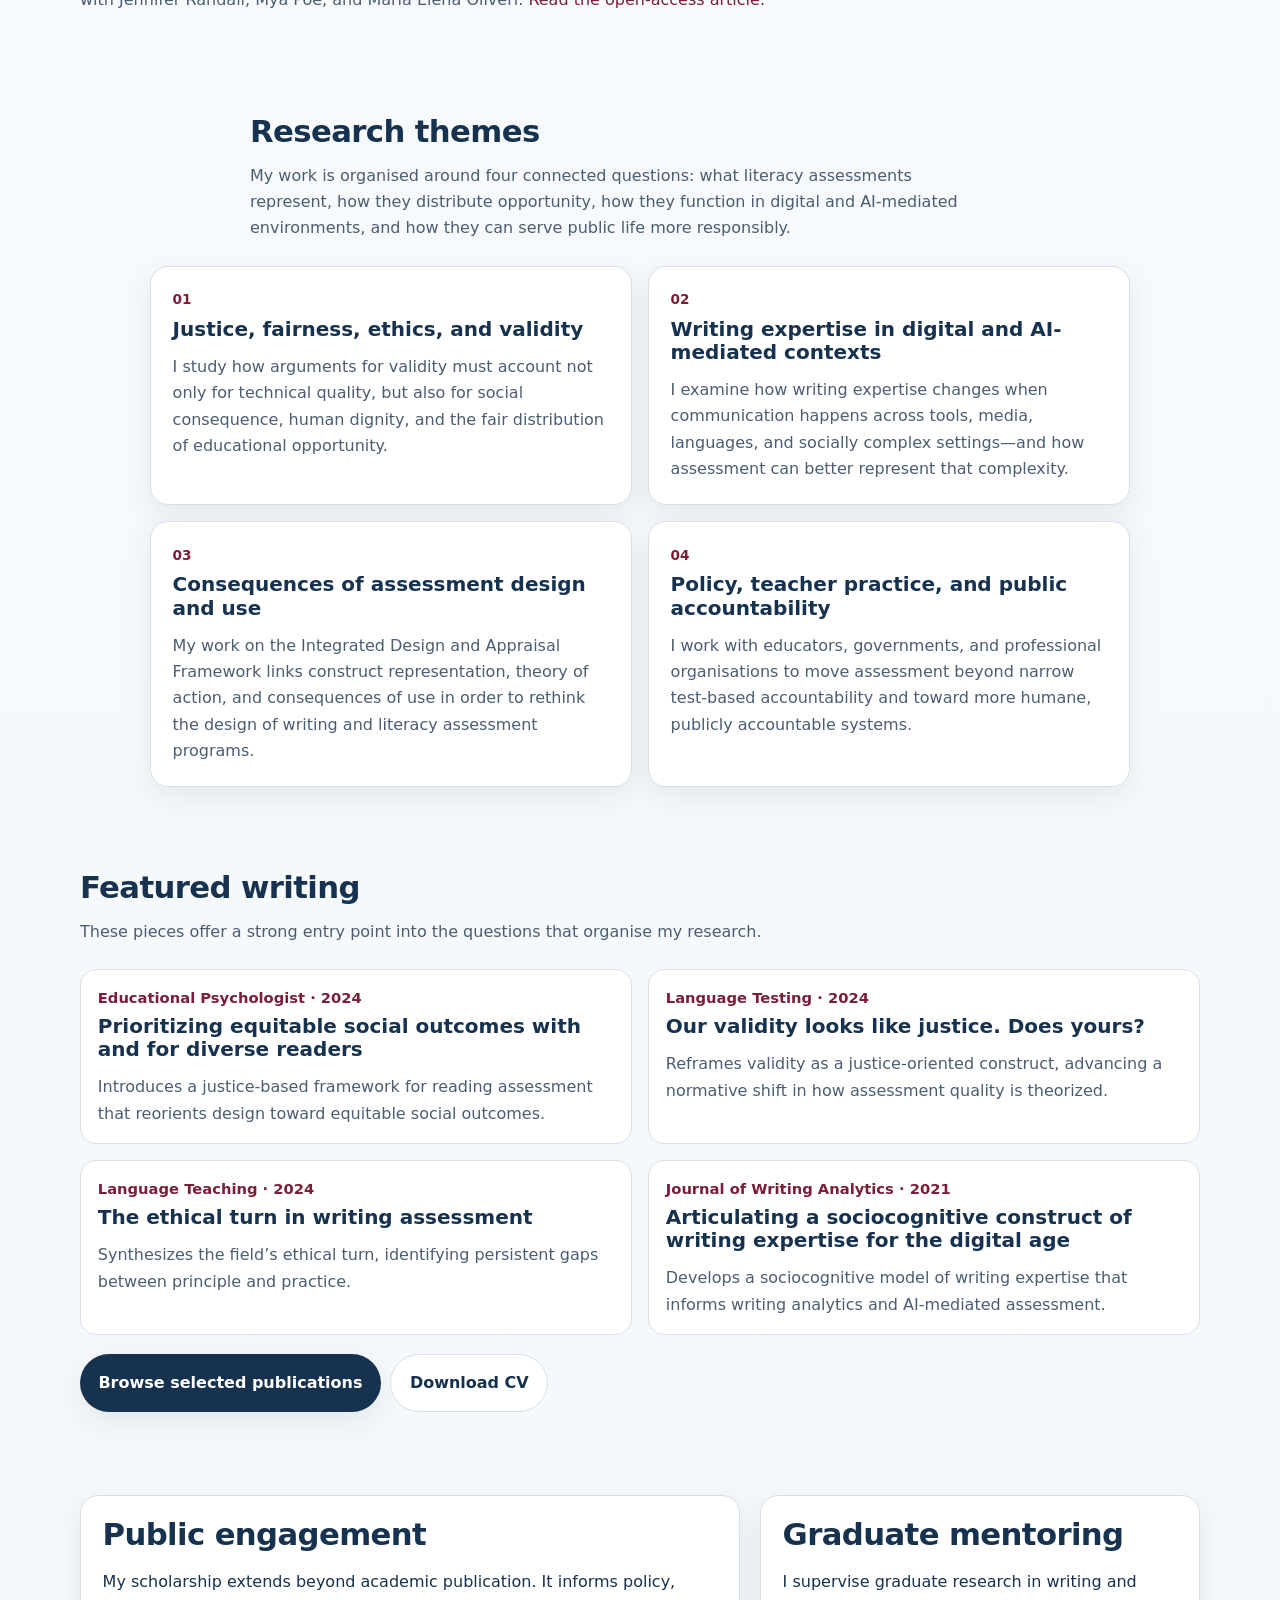
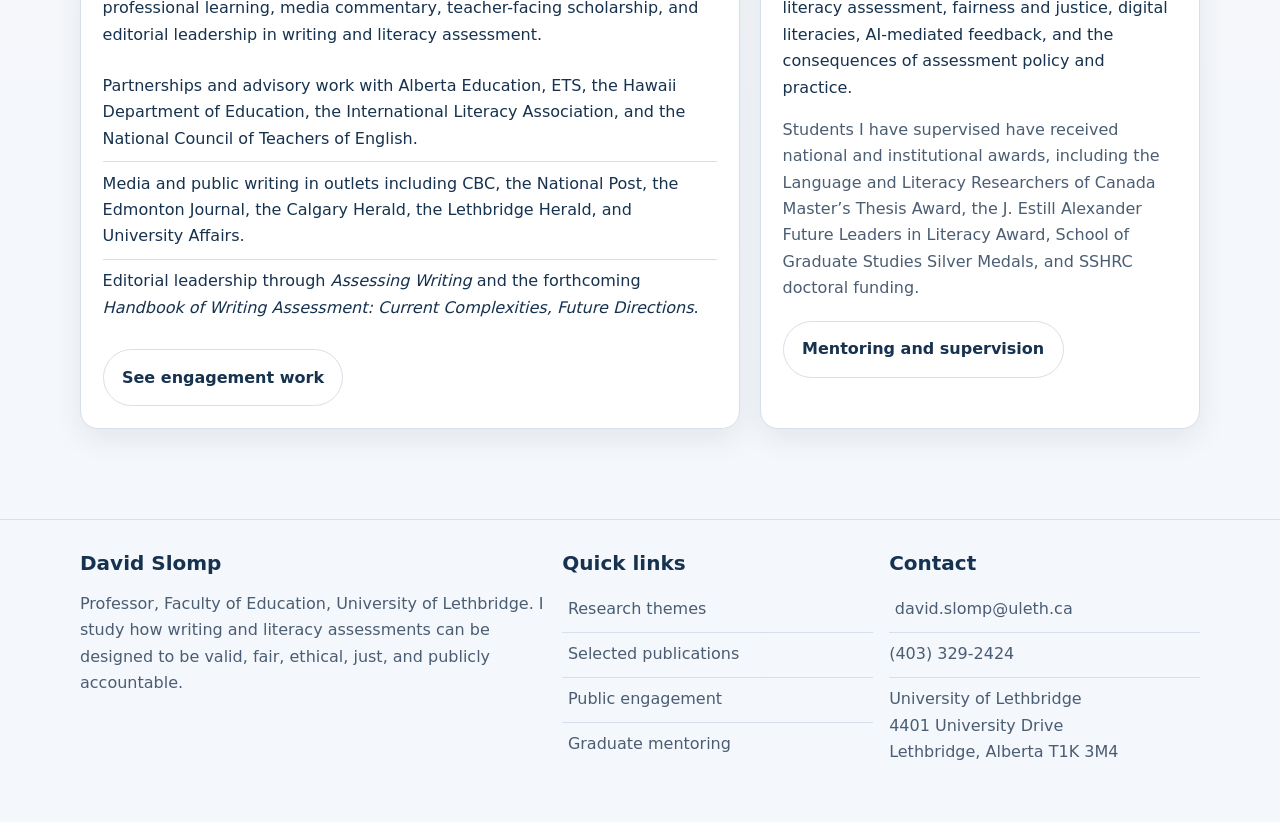
==== commit 5687226c: "Refresh verified Google Scholar metrics" ====
--- a/index.html
+++ b/index.html
@@ -99,13 +99,13 @@
       <div class="evidence-intro">
         <h2 id="research-impact-title">Research impact</h2>
         <a href="https://scholar.google.com/citations?hl=en&amp;user=jtLduoQAAAAJ" target="_blank" rel="noopener noreferrer">Google Scholar</a>
-        <p class="scholar-status" data-scholar-checked-at="2026-11-16T17:11:50Z">Last successful check: 16 November 2026 (UTC). Weekly schedule; figures may change.</p>
+        <p class="scholar-status" data-scholar-checked-at="2026-11-23T19:21:52Z">Last successful check: 23 November 2026 (UTC). Weekly schedule; figures may change.</p>
       </div>
 
       <dl class="evidence-grid">
         <div class="evidence-item">
           <dt>Scholarly citations</dt>
-          <dd>1,347</dd>
+          <dd>1,353</dd>
         </div>
         <div class="evidence-item">
           <dt>h-index</dt>
